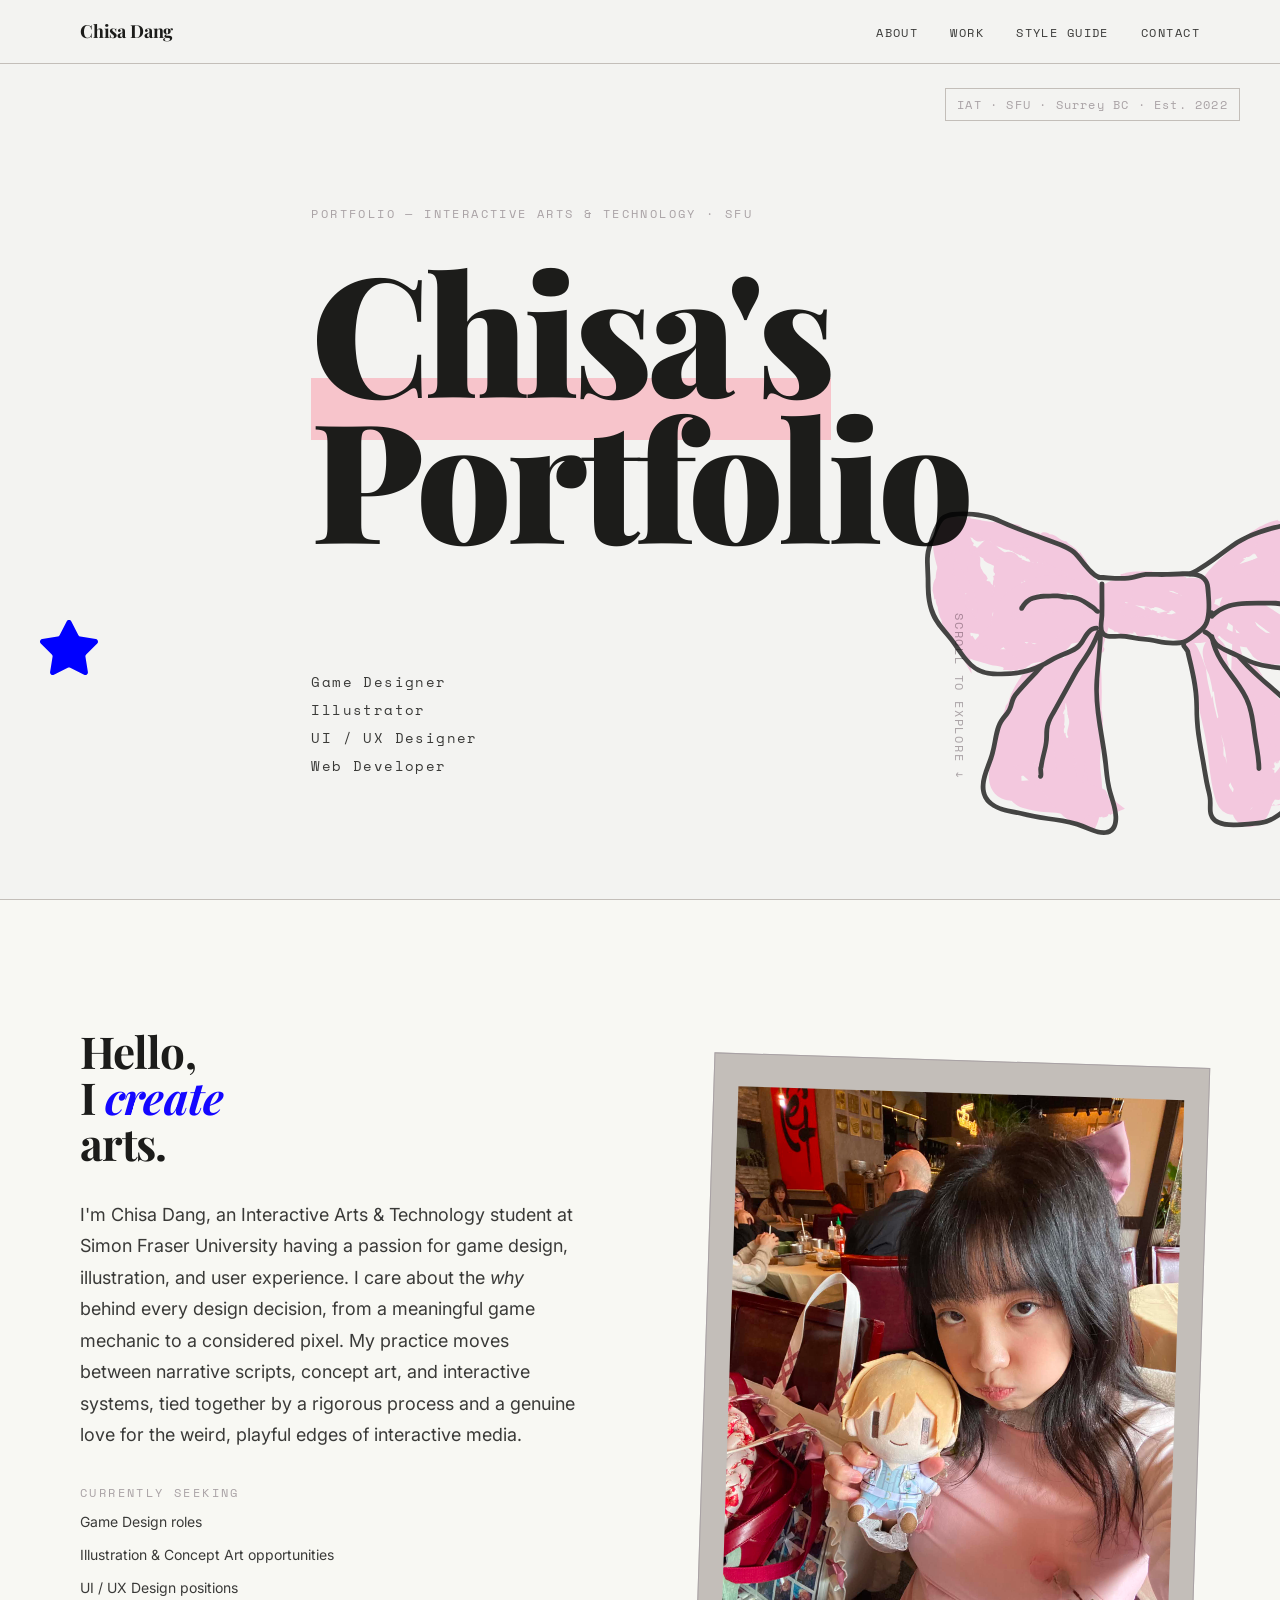
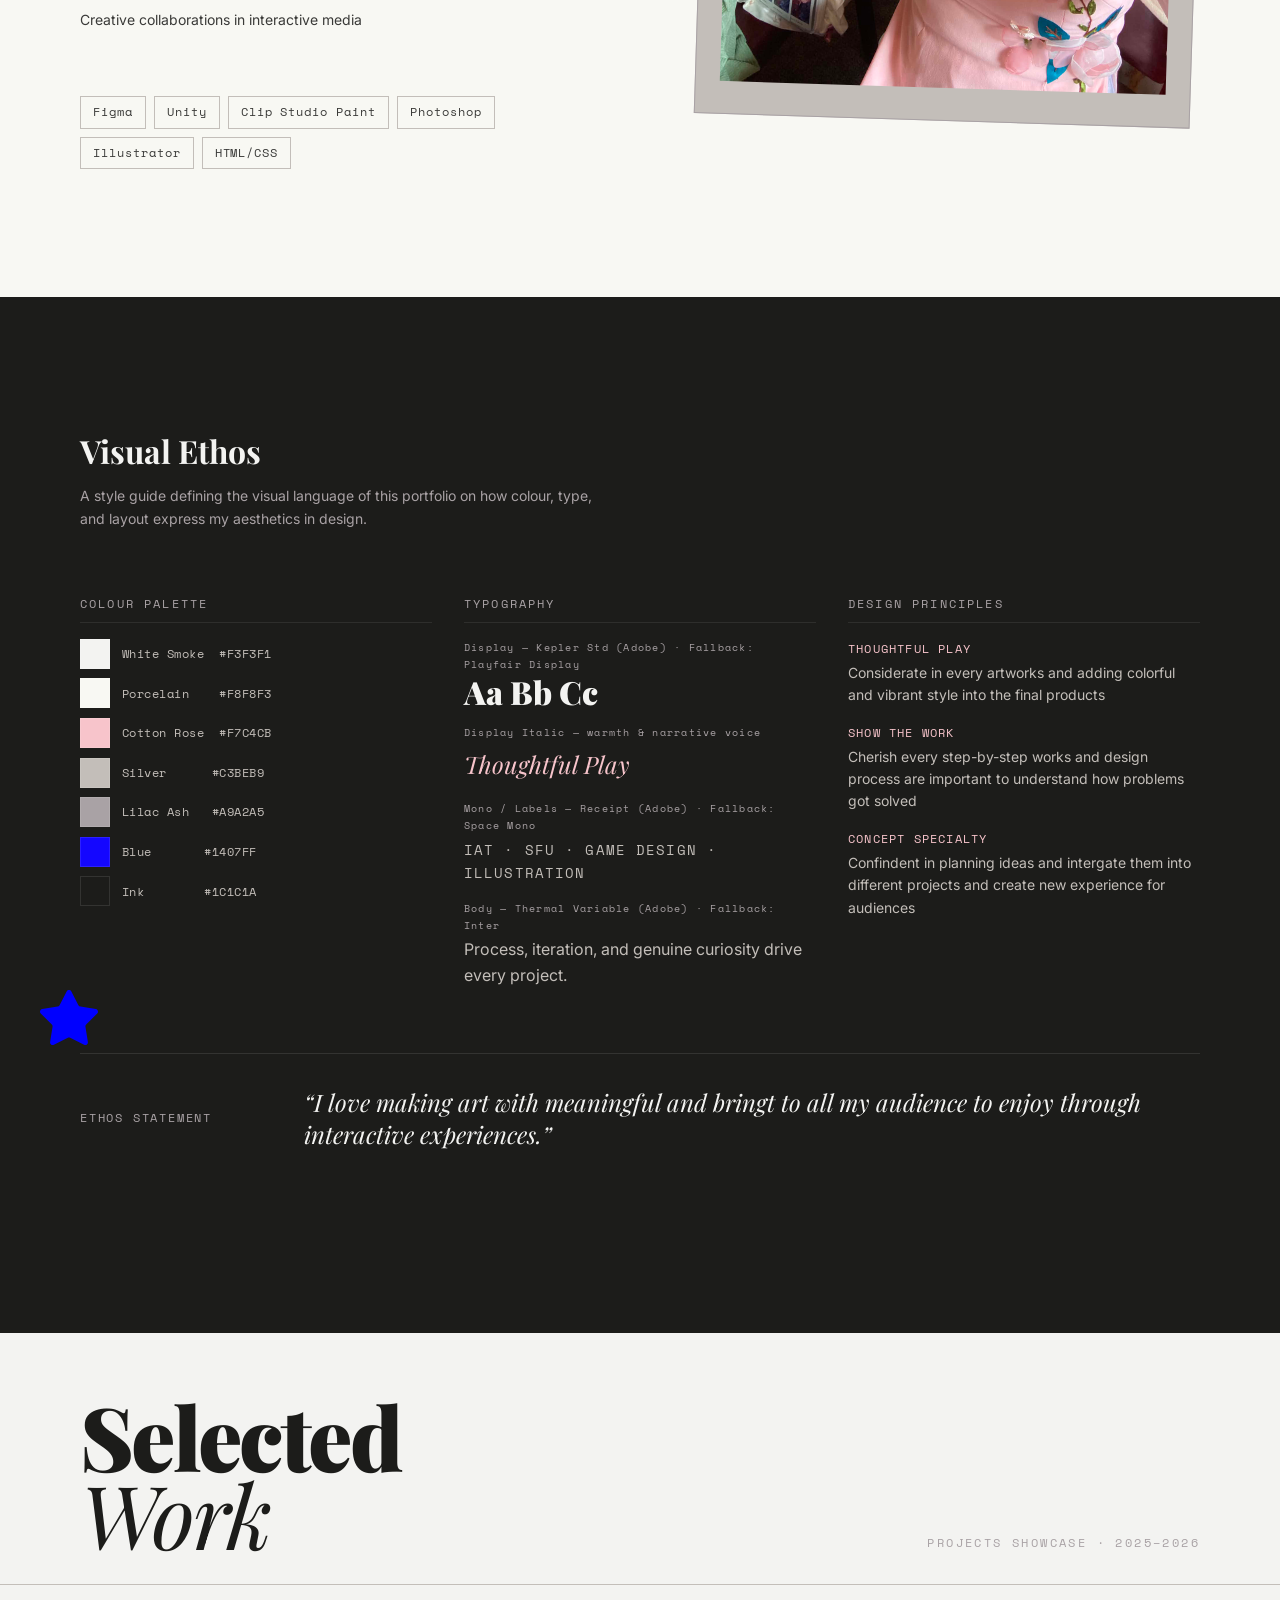
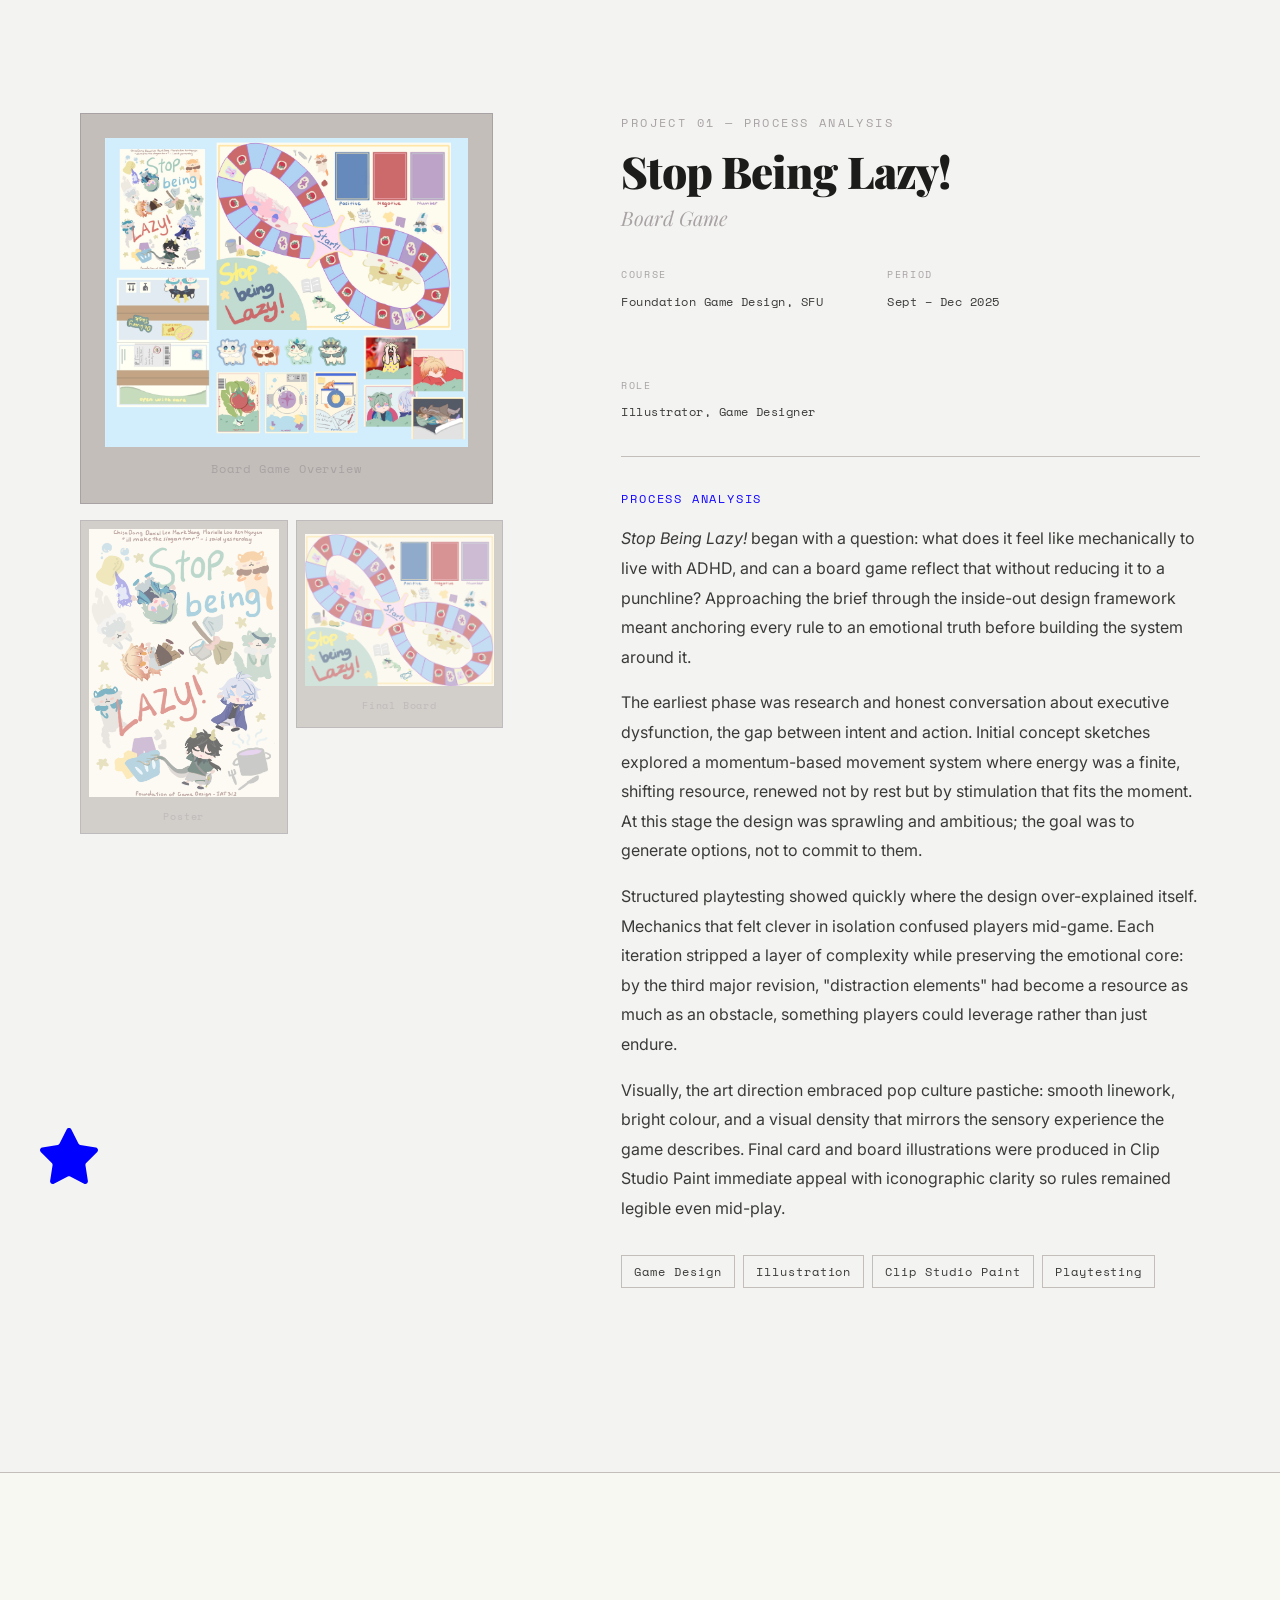
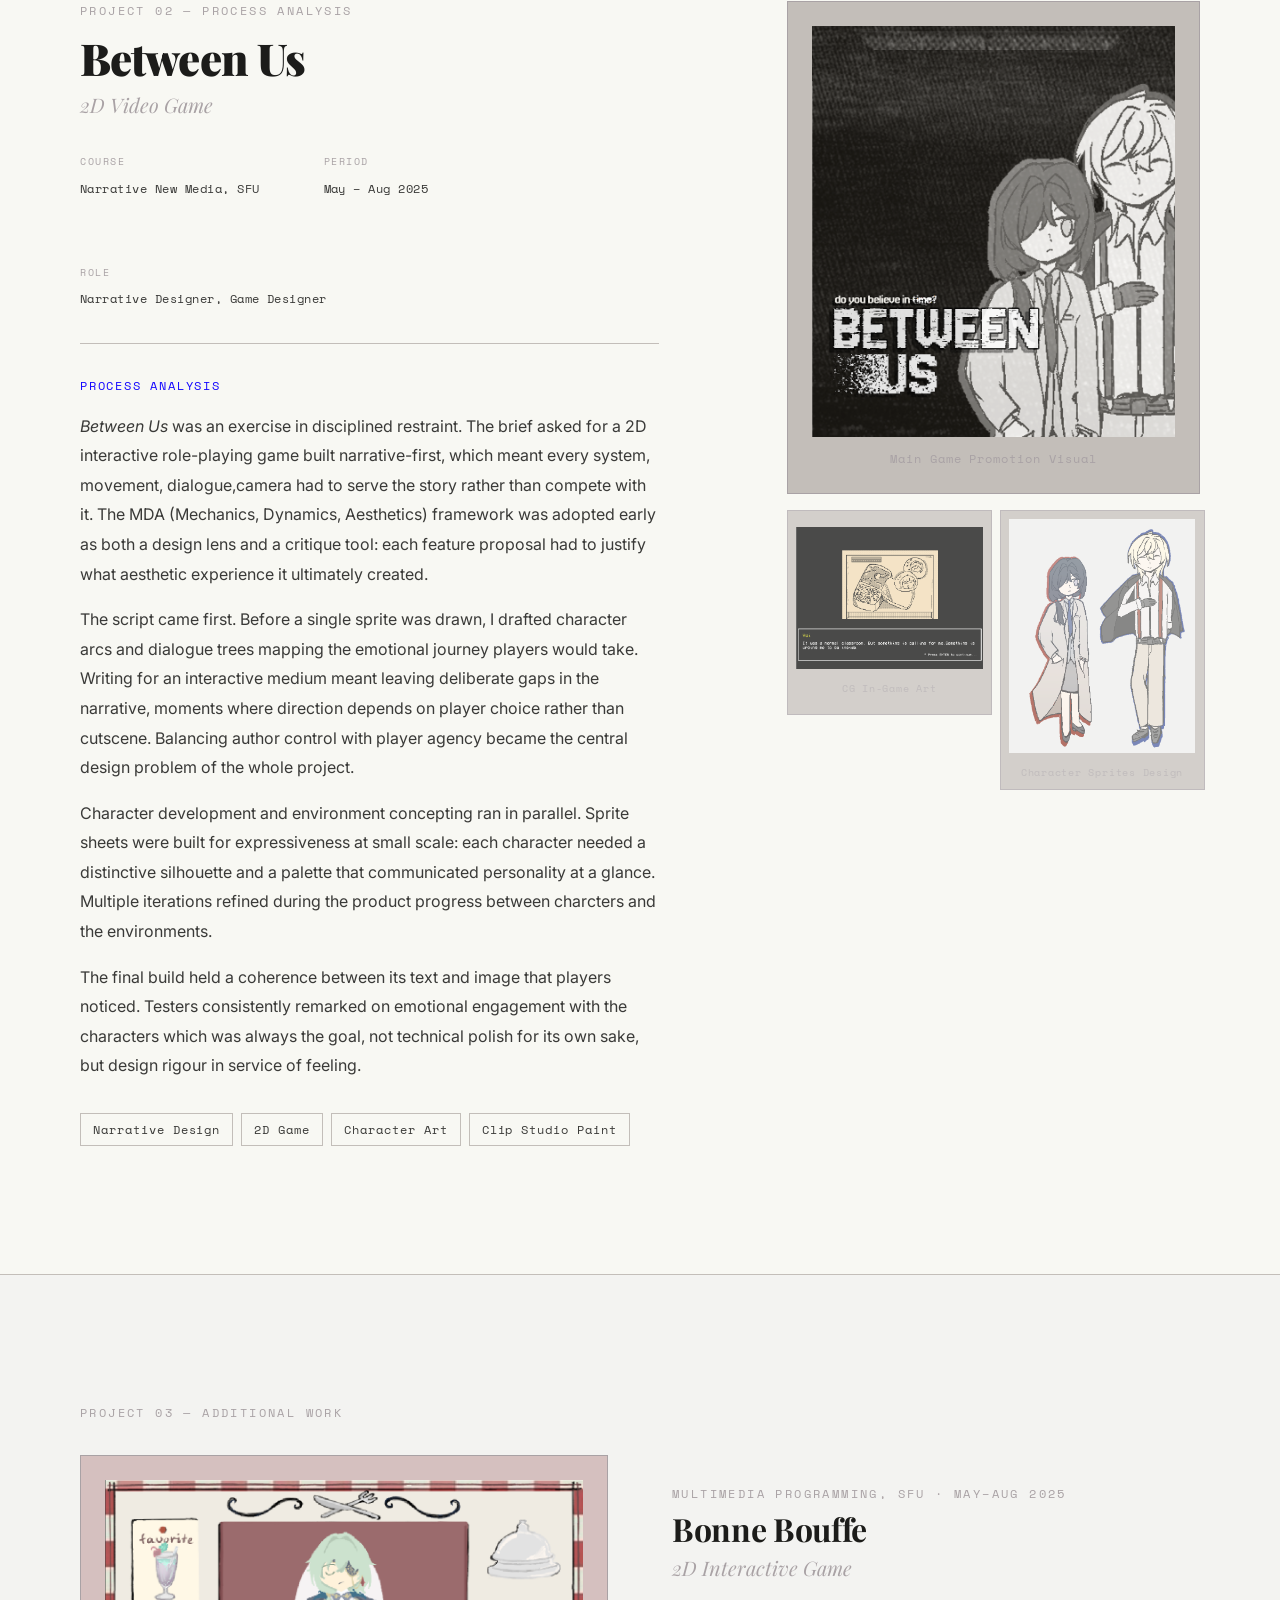
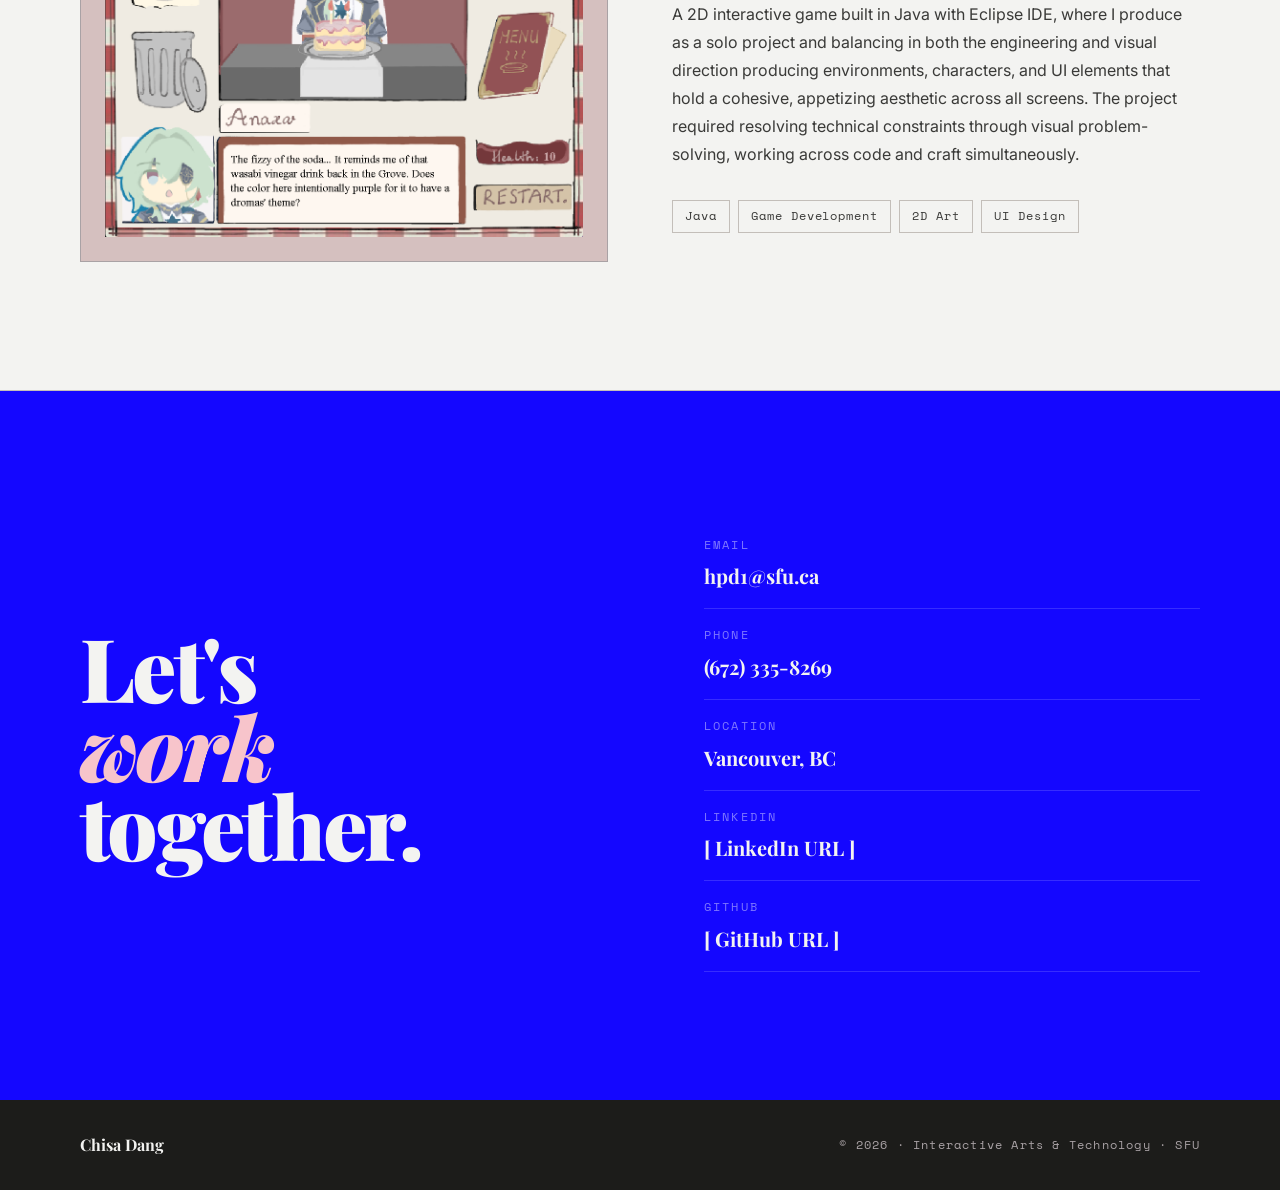
==== index.html @ 7d7fe3db "file name change" ====
<!DOCTYPE html>
<html lang="en">
<head>
    <meta charset="UTF-8">
    <meta name="viewport" content="width=device-width, initial-scale=1.0">
    <title>Chisa Dang's Portfolio</title>
    <link rel="preconnect" href="https://fonts.googleapis.com">
    <link rel="preconnect" href="https://fonts.gstatic.com" crossorigin>
    <link href="https://fonts.googleapis.com/css2?family=Playfair+Display:ital,wght@0,400;0,700;0,900;1,400;1,700&family=Space+Mono:ital,wght@0,400;0,700;1,400&family=Inter:wght@300;400;500;600&display=swap" rel="stylesheet">

    <link rel="stylesheet" href="portfolio.css">
</head>
<body>

<!--NAV -->
<header class="nav">
    <div class="container nav__inner">
        <a href="#hero" class="nav__logo">Chisa Dang</a>
        <nav aria-label="Primary">
            <ul class="nav__links">
                <li><a href="#about">About</a></li>
                <li><a href="#work">Work</a></li>
                <li><a href="#styleguide">Style Guide</a></li>
                <li><a href="#contact">Contact</a></li>
            </ul>
        </nav>
    </div>
</header>

<!--HERO-->
<section class="hero" id="hero">
    <div class="container">

        <p class="eyebrow hero__eyebrow">
            Portfolio &mdash; Interactive Arts &amp; Technology &middot; SFU
        </p>

        <h1 class="hero__name">
            <span class="hero__name-marked">Chisa's</span><br>
            Portfolio
        </h1>

        <div class="hero__bottom">
            <p class="hero__roles">
                Game Designer<br>
                Illustrator<br>
                UI / UX Designer<br>
                Web Developer
            </p>
            <span class="hero__scroll" aria-hidden="true">Scroll to explore ↓</span>
        </div>
    </div>

    <div class="hero__stamp" aria-hidden="true">
        IAT &middot; SFU &middot; Surrey BC &middot; Est. 2022
    </div>

    <img src="assets/Asset 1.svg" alt="" aria-hidden="true" class="hero__deco-floral">
    <img src="assets/Asset 2.svg" alt="" aria-hidden="true" class="hero__deco-star">
</section>


<!--ABOUT / BIO -->
<section class="section about" id="about">
    <div class="container">
        <div class="about__grid">

            <div>
                <h2 class="about__heading">
                    Hello,<br>
                    I <em>create</em><br>
                    arts.
                </h2>

                <p class="about__bio">
                    I'm Chisa Dang, an Interactive Arts &amp; Technology student
                    at Simon Fraser University having a passion for game design, illustration, and user experience. I care about the <em>why</em> behind every design decision, from a meaningful game mechanic to a considered pixel. My practice moves between narrative scripts, concept art, and interactive systems, tied together by a rigorous process and a genuine love for the weird, playful edges of interactive media.
                </p>

                <span class="eyebrow about__seeking-label">Currently Seeking</span>
                <ul class="about__seeking">
                    <li>Game Design roles</li>
                    <li>Illustration &amp; Concept Art opportunities</li>
                    <li>UI / UX Design positions</li>
                    <li>Creative collaborations in interactive media</li>
                </ul>

                <div class="about__skills">
                    <span class="tag">Figma</span>
                    <span class="tag">Unity</span>
                    <span class="tag">Clip Studio Paint</span>
                    <span class="tag">Photoshop</span>
                    <span class="tag">Illustrator</span>
                    <span class="tag">HTML/CSS</span>
                </div>
            </div>

            <div>
                <div class="about__photo-wrap">
                    <div class="about__photo-frame ph">
                        <img src="assets/photo.jpg" alt="My photo portrait">
                    </div>
                </div>
            </div>
        </div>
    </div>
</section>


<!--STYLE GUIDE — VISUAL ETHOS -->
<section class="section sg" id="styleguide">
    <div class="container">

        <h2 class="sg__heading">Visual Ethos</h2>
        <p class="sg__sub">
            A style guide defining the visual language of this portfolio on how colour, type, and layout express my aesthetics in design.
        </p>

        <div class="sg__grid">

            <!-- Colour palette -->
            <div>
                <span class="sg__block-label">Colour Palette</span>
                <div class="sg__swatches">
                    <div class="sg__swatch">
                        <div class="sg__swatch-dot" style="background:#F3F3F1;"></div>
                        <span class="sg__swatch-name">White Smoke &nbsp;#F3F3F1</span>
                    </div>
                    <div class="sg__swatch">
                        <div class="sg__swatch-dot" style="background:#F8F8F3;"></div>
                        <span class="sg__swatch-name">Porcelain &nbsp;&nbsp;&nbsp;#F8F8F3</span>
                    </div>
                    <div class="sg__swatch">
                        <div class="sg__swatch-dot" style="background:#F7C4CB;"></div>
                        <span class="sg__swatch-name">Cotton Rose &nbsp;#F7C4CB</span>
                    </div>
                    <div class="sg__swatch">
                        <div class="sg__swatch-dot" style="background:#C3BEB9;"></div>
                        <span class="sg__swatch-name">Silver &nbsp;&nbsp;&nbsp;&nbsp;&nbsp;#C3BEB9</span>
                    </div>
                    <div class="sg__swatch">
                        <div class="sg__swatch-dot" style="background:#A9A2A5;"></div>
                        <span class="sg__swatch-name">Lilac Ash &nbsp;&nbsp;#A9A2A5</span>
                    </div>
                    <div class="sg__swatch">
                        <div class="sg__swatch-dot" style="background:#1407FF;"></div>
                        <span class="sg__swatch-name">Blue &nbsp;&nbsp;&nbsp;&nbsp;&nbsp;&nbsp;#1407FF</span>
                    </div>
                    <div class="sg__swatch">
                        <div class="sg__swatch-dot" style="background:#1C1C1A;"></div>
                        <span class="sg__swatch-name">Ink &nbsp;&nbsp;&nbsp;&nbsp;&nbsp;&nbsp;&nbsp;#1C1C1A</span>
                    </div>
                </div>
            </div>

            <!-- Typography -->
            <div>
                <span class="sg__block-label">Typography</span>
                <div class="sg__type-group">
                    <div class="sg__type-sample">
                        <p class="sg__type-label">Display — Kepler Std (Adobe) · Fallback: Playfair Display</p>
                        <p class="sg__type-display">Aa Bb Cc</p>
                    </div>
                    <div class="sg__type-sample">
                        <p class="sg__type-label">Display Italic — warmth &amp; narrative voice</p>
                        <p class="sg__type-italic">Thoughtful Play</p>
                    </div>
                    <div class="sg__type-sample">
                        <p class="sg__type-label">Mono / Labels — Receipt (Adobe) · Fallback: Space Mono</p>
                        <p class="sg__type-mono">IAT &middot; SFU &middot; GAME DESIGN &middot; ILLUSTRATION</p>
                    </div>
                    <div class="sg__type-sample">
                        <p class="sg__type-label">Body — Thermal Variable (Adobe) · Fallback: Inter</p>
                        <p class="sg__type-body">Process, iteration, and genuine curiosity drive every project.</p>
                    </div>
                </div>
            </div>

            <!-- Design Principles -->
            <div>
                <span class="sg__block-label">Design Principles</span>
                <div class="sg__principles">
                    <div class="sg__principle">
                        <p class="sg__principle-number">THOUGHTFUL PLAY</p>
                        <p class="sg__principle-body">Considerate in every artworks and adding colorful and vibrant style into the final products</p>
                    </div>
                    <div class="sg__principle">
                        <p class="sg__principle-number">SHOW THE WORK</p>
                        <p class="sg__principle-body">Cherish every step-by-step works and design process are important to understand how problems got solved</p>
                    </div>
                    <div class="sg__principle">
                        <p class="sg__principle-number">CONCEPT SPECIALTY</p>
                        <p class="sg__principle-body">Confindent in planning ideas and intergate them into different projects and create new experience for audiences</p>
                    </div>
                </div>
            </div>
        </div>
        <div class="sg__ethos">
            <span class="sg__ethos-label">Ethos Statement</span>
            <p class="sg__ethos-statement">
                &ldquo;I love making art with meaningful and bringt to all my audience to enjoy through interactive experiences.&rdquo;
            </p>
        </div>
    </div>
    <img src="assets/Asset 2.svg" alt="" aria-hidden="true" class="hero__deco-star">
</section>


<!--WORK — SECTION HEADER-->
<div class="work-banner" id="work">
    <div class="container work-banner__inner">
        <h2 class="work-banner__title">
            Selected<br>
            <em>Work</em>
        </h2>
        <div class="work-banner__meta">
            <p class="eyebrow">Projects Showcase &middot; 2025&ndash;2026</p>
        </div>
    </div>
</div>


<!--PROJECT 01-->
<section class="project" id="project-stop-being-lazy">
    <div class="container">
        <div class="project__grid">

            <!-- Visuals -->
            <div class="project__visuals">
                <div class="project__main-ph ph">
                    <img src="assets/final.jpeg" alt="Final Products">
                    Board Game Overview
                </div>
                <div class="project__thumbs">
                    <div class="project__thumb-ph ph" style="font-size:0.6rem; padding:0.5rem;">
                        <img src="assets/poster.png" alt="Poster">
                        Poster
                    </div>
                    <div class="project__thumb-ph ph" style="font-size:0.6rem; padding:0.5rem;">
                        <img src="assets/actual board.png" alt="My photo portrait">
                        Final Board
                    </div>
                </div>

            </div>

            <!-- Content -->
            <div class="project__content">
                <p class="project__number eyebrow">Project 01 — Process Analysis</p>

                <h3 class="project__title">Stop Being Lazy!</h3>
                <p class="project__subtitle">Board Game</p>

                <div class="project__meta-row">
                    <div class="project__meta-cell">
                        <span class="project__meta-key">Course</span>
                        <span class="project__meta-val">Foundation Game Design, SFU</span>
                    </div>
                    <div class="project__meta-cell">
                        <span class="project__meta-key">Period</span>
                        <span class="project__meta-val">Sept &ndash; Dec 2025</span>
                    </div>
                    <div class="project__meta-cell">
                        <span class="project__meta-key">Role</span>
                        <span class="project__meta-val">Illustrator, Game Designer</span>
                    </div>
                </div>

                <span class="project__analysis-eyebrow">Process Analysis</span>

                <div class="project__analysis">
                    <p>
                        <em>Stop Being Lazy!</em> began with a question: what does it feel like mechanically to live with ADHD, and can a board game reflect that without reducing it to a punchline? Approaching the brief through the inside-out design framework meant anchoring every rule to an emotional truth before building the system around it.
                    </p>
                    <p>
                        The earliest phase was research and honest conversation about executive dysfunction, the gap between intent and action. Initial concept sketches explored a momentum-based movement system where energy was a finite, shifting resource, renewed not by rest but by stimulation that fits the moment. At this stage the design was sprawling and ambitious; the goal was to generate options, not to commit to them.
                    </p>
                    <p>
                        Structured playtesting showed quickly where the design over-explained itself. Mechanics that felt clever in isolation confused players mid-game. Each iteration stripped a layer of complexity while preserving the emotional core: by the third major revision, "distraction elements" had become a resource as much as an obstacle, something players could leverage rather than just endure.
                    </p>
                    <p>
                        Visually, the art direction embraced pop culture pastiche: smooth linework, bright colour, and a visual density that mirrors the sensory experience the game describes. Final card and board illustrations were produced in Clip Studio Paint immediate appeal with iconographic clarity so rules remained legible even mid-play.
                    </p>
                </div>

                <div class="project__tags">
                    <span class="tag">Game Design</span>
                    <span class="tag">Illustration</span>
                    <span class="tag">Clip Studio Paint</span>
                    <span class="tag">Playtesting</span>
                </div>
            </div>
        </div>
    </div>
    <img src="assets/Asset 2.svg" alt="" aria-hidden="true" class="hero__deco-star">
</section>


<!--PROJECT 02-->
<section class="project project--alt project--flip" id="project-between-us">
    <div class="container">
        <div class="project__grid">

            <div class="project__content">
                <p class="project__number eyebrow">Project 02 — Process Analysis</p>

                <h3 class="project__title">Between Us</h3>
                <p class="project__subtitle">2D Video Game</p>

                <div class="project__meta-row">
                    <div class="project__meta-cell">
                        <span class="project__meta-key">Course</span>
                        <span class="project__meta-val">Narrative New Media, SFU</span>
                    </div>
                    <div class="project__meta-cell">
                        <span class="project__meta-key">Period</span>
                        <span class="project__meta-val">May &ndash; Aug 2025</span>
                    </div>
                    <div class="project__meta-cell">
                        <span class="project__meta-key">Role</span>
                        <span class="project__meta-val">Narrative Designer, Game Designer</span>
                    </div>
                </div>

                <span class="project__analysis-eyebrow">Process Analysis</span>

                <div class="project__analysis">
                    <p>
                        <em>Between Us</em> was an exercise in disciplined restraint.
                        The brief asked for a 2D interactive role-playing game built narrative-first, which meant every system, movement, dialogue,camera had to serve the story rather than compete with it. The MDA (Mechanics, Dynamics, Aesthetics) framework was adopted early as both a design lens and a critique tool: each feature proposal had to justify what aesthetic experience it ultimately created.
                    </p>
                    <p>
                        The script came first. Before a single sprite was drawn, I drafted character arcs and dialogue trees mapping the emotional journey players would take. Writing for an interactive medium meant leaving  deliberate gaps in the narrative, moments where direction depends on player choice rather than cutscene. Balancing author control with player agency became the central design problem of the whole project.
                    </p>
                    <p>
                        Character development and environment concepting ran in parallel. Sprite sheets were built for expressiveness at small scale: each character needed a distinctive silhouette and a palette that
                        communicated personality at a glance. Multiple iterations refined during the product progress between charcters and the environments.
                    </p>
                    <p>
                        The final build held a coherence between its text and image that players noticed. Testers consistently remarked on emotional engagement with the characters which was always the goal, not
                        technical polish for its own sake, but design rigour in service of feeling.
                    </p>
                </div>

                <div class="project__tags">
                    <span class="tag">Narrative Design</span>
                    <span class="tag">2D Game</span>
                    <span class="tag">Character Art</span>
                    <span class="tag">Clip Studio Paint</span>
                </div>
            </div>
            <div class="project__visuals">
                <div class="project__main-ph ph">
                    <img src="assets/image.png" alt="Main Visual">
                    Main Game Promotion Visual
                </div>
                <div class="project__thumbs">
                    <div class="project__thumb-ph ph" style="font-size:0.6rem; padding:0.5rem;">
                        <img src="assets/cg.png" alt="CG Art">
                        CG In-Game Art
                    </div>
                    <div class="project__thumb-ph ph" style="font-size:0.6rem; padding:0.5rem;">
                        <img src="assets/char des.png" alt="Charcters Design">
                        Character Sprites Design
                    </div>
                </div>
            </div>
        </div>
    </div>
</section>


<!--PROJECT 03-->
<section class="project-card-wrap" id="project-bonne-bouffe">
    <div class="container">
        <p class="eyebrow" style="margin-bottom: var(--sp-md);">
            Project 03 — Additional Work
        </p>
        <div class="project-card">
            <div class="project-card__ph ph">
                <img src="assets/265 gamescreen.png" alt="In-Game Visual">
            </div>

            <div>
                <p class="eyebrow" style="margin-bottom:0.5rem;">
                    Multimedia Programming, SFU &middot; May–Aug 2025
                </p>
                <h3 class="project-card__heading">Bonne Bouffe</h3>
                <p class="project-card__role">2D Interactive Game</p>

                <p class="project-card__desc">
                    A 2D interactive game built in Java with Eclipse IDE, where I produce as a solo project and balancing in both the engineering and visual direction producing environments, characters, and UI elements that hold a cohesive, appetizing aesthetic across all screens. The project required resolving technical constraints through visual problem-solving, working across code and craft simultaneously.
                </p>

                <div class="project__tags">
                    <span class="tag">Java</span>
                    <span class="tag">Game Development</span>
                    <span class="tag">2D Art</span>
                    <span class="tag">UI Design</span>
                </div>
            </div>

        </div>
    </div>
</section>


<!--CONTACT-->
<section class="section contact" id="contact">
    <div class="container contact__inner">

        <h2 class="contact__heading">
            Let's<br>
            <em>work</em><br>
            together.
        </h2>

        <div class="contact__methods">
            <div class="contact__method">
                <span class="contact__method-key">Email</span>
                <a class="contact__method-val" href="mailto:hpd1@sfu.ca">hpd1@sfu.ca</a>
            </div>
            <div class="contact__method">
                <span class="contact__method-key">Phone</span>
                <a class="contact__method-val" href="tel:+16723358269">(672) 335-8269</a>
            </div>
            <div class="contact__method">
                <span class="contact__method-key">Location</span>
                <span class="contact__method-val" style="cursor:default;">Vancouver, BC</span>
            </div>
            <div class="contact__method">
                <span class="contact__method-key">LinkedIn</span>
                <a class="contact__method-val" href="https://www.linkedin.com/in/phuong-dang-b03218150/">[ LinkedIn URL ]</a>
            </div>
            <div class="contact__method">
                <span class="contact__method-key">GitHub</span>
                <a class="contact__method-val" href="https://github.com/shiruminomii">[ GitHub URL ]</a>
            </div>
        </div>

    </div>
</section>


<!--FOOTER-->
<footer class="footer">
    <div class="container footer__inner">
        <span class="footer__name">Chisa Dang</span>
        <span class="footer__copy">
            &copy; 2026 &middot; Interactive Arts &amp; Technology &middot; SFU
        </span>
    </div>
</footer>

</body>
</html>
---- portfolio.css ----
/* STYLE GUIDE — VISUAL ETHOS*/

/* DESIGN TOKENS */
:root {
    /* Colors (provided) */
    --white-smoke: #F3F3F1;
    --silver: #C3BEB9;
    --lilac-ash: #A9A2A5;
    --cotton-rose: #F7C4CB;
    --porcelain: #F8F8F3;
    --blue: #1407FF;

    /* Extended palette */
    --ink: #1C1C1A;   
    --ink-soft: #3A3A38;   

    /* Typefaces — replace values with Adobe font names when kit is live */
    --font-display: 'Playfair Display', Georgia, serif;     
    --font-mono: 'Space Mono', 'Courier New', monospace;  
    --font-body: 'Inter', system-ui, sans-serif;          

    /* Type scale (rem) */
    --text-xs: 0.75rem;
    --text-sm: 0.875rem;
    --text-base: 1rem;
    --text-lg: 1.125rem;
    --text-xl: 1.25rem;
    --text-2xl: 1.5rem;
    --text-3xl: 2rem;
    --text-4xl: 2.75rem;

    /* Spacing */
    --sp-xs: 0.5rem;
    --sp-sm: 1rem;
    --sp-md: 2rem;
    --sp-lg: 4rem;
    --sp-xl: 8rem;

    /* Layout */
    --max-w: 1200px;
    --gutter: 2.5rem;
    --nav-h: 64px;

    /* Decor */
    --deco-line-color: var(--silver);
}

/* RESET */
*, *::before, *::after { box-sizing: border-box; margin: 0; padding: 0; }
html { scroll-behavior: smooth; -webkit-text-size-adjust: 100%; }

body {
    font-family: var(--font-body);
    font-size: var(--text-base);
    line-height: 1.65;
    color: var(--ink);
    background-color: var(--white-smoke);
}

img    { display: block; max-width: 100%; height: auto; }
a      { color: inherit; text-decoration: none; }
ul, ol { list-style: none; }

/* LAYOUT UTILITIES */
.container {
    max-width: var(--max-w);
    margin: 0 auto;
    padding: 0 var(--gutter);
}

.section {
    padding: var(--sp-xl) 0;
}

/* TYPE UTILITIES */
.eyebrow {
    font-family: var(--font-mono);
    font-size: var(--text-xs);
    letter-spacing: 0.2em;
    text-transform: uppercase;
    color: var(--lilac-ash);
}

.tag {
    display: inline-block;
    font-family: var(--font-mono);
    font-size: var(--text-xs);
    letter-spacing: 0.08em;
    padding: 0.35rem 0.75rem;
    border: 1px solid var(--silver);
    color: var(--ink-soft);
    background: transparent;
}

/*PLACEHOLDER FRAME */
/* Generic grey box used throughout for image placeholders */
.ph {
    display: flex;
    flex-direction: column;
    align-items: center;
    justify-content: center;
    gap: 0.75rem;
    background: var(--silver);
    border: 1px solid var(--lilac-ash);
    color: var(--lilac-ash);
    font-family: var(--font-mono);
    font-size: var(--text-xs);
    letter-spacing: 0.08em;
    text-align: center;
    padding: 1.5rem;
}

.ph svg { opacity: 0.4; }

/* NAV */
.nav {
    position: fixed;
    top: 0; 
    left: 0; 
    right: 0;
    height: var(--nav-h);
    background: var(--white-smoke);
    border-bottom: 1px solid var(--silver);
    z-index: 100;
    display: flex;
    align-items: center;
}

.nav__inner {
    display: flex;
    align-items: center;
    justify-content: space-between;
    width: 100%;
}

.nav__logo {
    font-family: var(--font-display);
    font-weight: 700;
    font-size: var(--text-lg);
    letter-spacing: -0.01em;
    color: var(--ink);
}

.nav__links {
    display: flex;
    gap: var(--sp-md);
}

.nav__links a {
    font-family: var(--font-mono);
    font-size: var(--text-xs);
    letter-spacing: 0.12em;
    text-transform: uppercase;
    color: var(--ink-soft);
    transition: color 0.15s ease;
}

.nav__links a:hover  { color: var(--blue); }
.nav__links a:focus  { outline: 2px solid var(--blue); outline-offset: 3px; }

/* HERO */
.hero {
    min-height: 100vh;
    padding-top: var(--nav-h);
    padding-bottom: var(--sp-lg);
    border-bottom: 1px solid var(--silver);
    display: flex;
    flex-direction: column;
    justify-content: flex-end;
    position: relative;
    overflow: hidden;
}

.hero__eyebrow {
    margin-bottom: var(--sp-md);
}

.hero__name {
    font-family: var(--font-display);
    font-weight: 900;
    font-size: clamp(4rem, 13vw, 11rem);
    line-height: 0.88;
    letter-spacing: -0.03em;
    color: var(--ink);
}

.hero__name-marked {
    display: inline;
    background: linear-gradient(to bottom, transparent 72%, var(--cotton-rose) 72%);
}

.hero__bottom {
    display: flex;
    justify-content: space-between;
    align-items: flex-end;
    margin-top: var(--sp-lg);
}

.hero__roles {
    font-family: var(--font-mono);
    font-size: var(--text-sm);
    letter-spacing: 0.1em;
    color: var(--ink-soft);
    line-height: 2;
}

.hero__scroll {
    font-family: var(--font-mono);
    font-size: var(--text-xs);
    letter-spacing: 0.15em;
    text-transform: uppercase;
    color: var(--lilac-ash);
    writing-mode: vertical-rl;
}

.hero__stamp {
    position: absolute;
    top: calc(var(--nav-h) + 1.5rem);
    right: var(--gutter);
    font-family: var(--font-mono);
    font-size: var(--text-xs);
    letter-spacing: 0.1em;
    color: var(--lilac-ash);
    border: 1px solid var(--silver);
    padding: 0.35rem 0.7rem;
}

/* ABOUT / BIO */
.about {
    background: var(--porcelain);
}

.about__grid {
    display: grid;
    grid-template-columns: 1fr 1fr;
    gap: var(--sp-xl);
    align-items: start;
}

.about__heading {
    font-family: var(--font-display);
    font-size: var(--text-4xl);
    font-weight: 700;
    line-height: 1.05;
    letter-spacing: -0.02em;
    margin-bottom:  var(--sp-md);
}

.about__heading em {
    font-style: italic;
    color: var(--blue);
}

.about__bio {
    font-size: var(--text-lg);
    line-height: 1.75;
    color: var(--ink-soft);
    max-width: 52ch;
    margin-bottom: var(--sp-md);
}

.about__seeking-label {
    display: block;
    margin-bottom: var(--sp-xs);
}

.about__seeking {
    display: flex;
    flex-direction: column;
    gap: 0.6rem;
    margin-bottom:  var(--sp-lg);
}

.about__seeking li {
    display: flex;
    align-items: center;
    gap: 0.75rem;
    font-size: var(--text-sm);
    color: var(--ink-soft);
}

.about__seeking li::before {
    display: inline-block;
    width: 8px;
    height: 8px;
    background: var(--cotton-rose);
    flex-shrink: 0;
}

.about__skills {
    display: flex;
    flex-wrap: wrap;
    gap: 0.5rem;
}

.about__photo-wrap {
    position: relative;
    padding-top: var(--sp-md);
}

.about__photo-frame {
    width: 100%;
    aspect-ratio: 3/4;
    transform: rotate(1.8deg);
}

/* STYLE GUIDE SECTION */
.sg {
    background: var(--ink);
    color: var(--white-smoke);
}

.sg__heading {
    font-family: var(--font-display);
    font-size: var(--text-3xl);
    font-weight: 700;
    margin-bottom: 0.35rem;
    color: var(--white-smoke);
}

.sg__sub {
    color: var(--lilac-ash);
    font-size: var(--text-sm);
    margin-bottom: var(--sp-lg);
    max-width: 60ch;
}

.sg__grid {
    display:grid;
    grid-template-columns: 1fr 1fr 1fr;
    gap: var(--sp-md);
    margin-bottom: var(--sp-lg);
}

.sg__block-label {
    font-family: var(--font-mono);
    font-size: var(--text-xs);
    letter-spacing: 0.18em;
    text-transform: uppercase;
    color: var(--lilac-ash);
    display: block;
    margin-bottom: var(--sp-sm);
    padding-bottom: var(--sp-xs);
    border-bottom: 1px solid rgba(255,255,255,0.08);
}

/* Colour swatches */
.sg__swatches {
    display: flex;
    flex-direction: column;
    gap: 0.6rem;
}

.sg__swatch {
    display: flex;
    align-items: center;
    gap: 0.75rem;
}

.sg__swatch-dot {
    width: 30px;
    height: 30px;
    flex-shrink: 0;
    border: 1px solid rgba(255,255,255,0.1);
}

.sg__swatch-name {
    font-family: var(--font-mono);
    font-size:  var(--text-xs);
    letter-spacing: 0.04em;
    color: var(--silver);
}

/* Type samples */
.sg__type-group {
    display: flex;
    flex-direction: column;
    gap: var(--sp-sm);
}

.sg__type-label {
    font-family: var(--font-mono);
    font-size: 0.65rem;
    letter-spacing: 0.12em;
    color: var(--lilac-ash);
    margin-bottom: 0.2rem;
}

.sg__type-display {
    font-family: var(--font-display);
    font-size: var(--text-3xl);
    font-weight: 900;
    line-height: 1;
    color: var(--white-smoke);
}

.sg__type-italic {
    font-family: var(--font-display);
    font-size: var(--text-2xl);
    font-style: italic;
    color: var(--cotton-rose);
}

.sg__type-mono {
    font-family: var(--font-mono);
    font-size: var(--text-sm);
    letter-spacing: 0.08em;
    color: var(--silver);
}

.sg__type-body {
    font-family: var(--font-body);
    font-size: var(--text-base);
    color: var(--silver);
    line-height: 1.6;
}

/* Principles */
.sg__principles {
    display: flex;
    flex-direction: column;
    gap: var(--sp-sm);
}

.sg__principle-number {
    font-family: var(--font-mono);
    font-size: var(--text-xs);
    letter-spacing: 0.1em;
    color: var(--cotton-rose);
    margin-bottom:  0.2rem;
}

.sg__principle-body {
    font-size: var(--text-sm);
    color: var(--silver);
    line-height: 1.6;
}

/* Ethos statement bar */
.sg__ethos {
    border-top: 1px solid rgba(255,255,255,0.1);
    padding-top: var(--sp-md);
    display: grid;
    grid-template-columns: 160px 1fr;
    gap: var(--sp-lg);
    align-items: center;
}

.sg__ethos-label {
    font-family: var(--font-mono);
    font-size: var(--text-xs);
    letter-spacing: 0.15em;
    text-transform: uppercase;
    color: var(--lilac-ash);
}

.sg__ethos-statement {
    font-family: var(--font-display);
    font-size: var(--text-2xl);
    font-style: italic;
    line-height: 1.35;
    color: var(--white-smoke);
}

/* WORK SECTION HEADER */
.work-banner {
    padding: var(--sp-lg) 0 var(--sp-md);
    border-bottom: 1px solid var(--silver);
}

.work-banner__inner {
    display: flex;
    justify-content: space-between;
    align-items: flex-end;
}

.work-banner__title {
    font-family: var(--font-display);
    font-weight: 900;
    font-size: clamp(2.5rem, 7vw, 5.5rem);
    line-height: 0.88;
    letter-spacing: -0.03em;
}

.work-banner__title em {
    font-style: italic;
    font-weight: 400;
}

.work-banner__meta {
    text-align: right;
}

/* PROJECT — FULL PROCESS ANALYSIS */
.project {
    padding: var(--sp-xl) 0;
    border-bottom: 1px solid var(--silver);
}

.project--alt {
    background: var(--porcelain);
}

.project__grid {
    display: grid;
    grid-template-columns: 5fr 7fr;
    gap: var(--sp-xl);
    align-items: start;
}

/* Reverse: visuals on right */
.project--flip .project__grid {
    grid-template-columns: 7fr 5fr;
}

.project--flip .project__visuals {
    order: 2;
}

.project--flip .project__content {
    order: 1;
}

/* Visuals column */
.project__main-ph {
    width: 100%;
    aspect-ratio: 4/3;
    margin-bottom: var(--sp-sm);
}

.project__thumbs {
    display: grid;
    grid-template-columns: repeat(3, 1fr);
    gap: 0.5rem;
}

.project__thumb-ph {
    aspect-ratio: 1/1;
    opacity: 0.7;
}

/* Content column */
.project__number {
    display: block;
    margin-bottom: var(--sp-sm);
}

.project__title {
    font-family:var(--font-display);
    font-weight: 900;
    font-size: var(--text-4xl);
    line-height: 1;
    letter-spacing: -0.02em;
    margin-bottom: var(--sp-xs);
}

.project__subtitle {
    font-family: var(--font-display);
    font-style: italic;
    font-weight: 400;
    font-size: var(--text-xl);
    color: var(--lilac-ash);
    margin-bottom: var(--sp-md);
}

.project__meta-row {
    display: flex;
    gap: var(--sp-lg);
    flex-wrap: wrap;
    padding-bottom: var(--sp-md);
    border-bottom: 1px solid var(--silver);
    margin-bottom: var(--sp-md);
}

.project__meta-key {
    display: block;
    font-family: var(--font-mono);
    font-size: 0.65rem;
    letter-spacing: 0.15em;
    text-transform: uppercase;
    color: var(--lilac-ash);
    margin-bottom: 0.2rem;
}

.project__meta-val {
    font-family: var(--font-mono);
    font-size: var(--text-xs);
    letter-spacing: 0.04em;
    color: var(--ink-soft);
}

.project__analysis-eyebrow {
    font-family: var(--font-mono);
    font-size: var(--text-xs);
    letter-spacing: 0.15em;
    text-transform: uppercase;
    color: var(--blue);
    display: block;
    margin-bottom: var(--sp-sm);
}

.project__analysis {
    font-size: var(--text-base);
    line-height: 1.85;
    color: var(--ink-soft);
}

.project__analysis p + p {
    margin-top: 1em;
}

.project__tags {
    display: flex;
    flex-wrap: wrap;
    gap: 0.5rem;
    margin-top: var(--sp-md);
}

/* PROJECT 03 — CARD */
.project-card-wrap {
    padding: var(--sp-xl) 0;
    border-bottom: 1px solid var(--silver);
}

.project-card {
    display: grid;
    grid-template-columns: 1fr 1fr;
    gap: var(--sp-lg);
    align-items: center;
}

.project-card__ph {
    width: 100%;
    aspect-ratio: 16/10;
    background: color-mix(in srgb, var(--cotton-rose) 35%, var(--silver));
}

.project-card__heading {
    font-family: var(--font-display);
    font-weight: 700;
    font-size: var(--text-3xl);
    line-height: 1.05;
    letter-spacing: -0.01em;
    margin-bottom:  0.35rem;
}

.project-card__role {
    font-family: var(--font-display);
    font-style: italic;
    font-weight: 400;
    font-size: var(--text-xl);
    color: var(--lilac-ash);
    margin-bottom: var(--sp-sm);
}

.project-card__desc {
    font-size: var(--text-base);
    line-height: 1.75;
    color: var(--ink-soft);
    margin-bottom: var(--sp-md);
}

/* CONTACT — Full-bleed blue: the one moment of boldness */
.contact {
    background: var(--blue);
    color: var(--white-smoke);
}

.contact__inner {
    display: grid;
    grid-template-columns: 1fr 1fr;
    gap: var(--sp-xl);
    align-items: center;
}

.contact__heading {
    font-family: var(--font-display);
    font-weight: 900;
    font-size: clamp(2.75rem, 7vw, 5.5rem);
    line-height: 0.9;
    letter-spacing: -0.03em;
    color: var(--white-smoke);
}

.contact__heading em {
    font-style: italic;
    color: var(--cotton-rose);
}

.contact__methods {
    display: flex;
    flex-direction: column;
    gap: 0;
}

.contact__method {
    padding: var(--sp-sm) 0;
    border-bottom: 1px solid rgba(255,255,255,0.15);
}

.contact__method-key {
    display: block;
    font-family: var(--font-mono);
    font-size: var(--text-xs);
    letter-spacing: 0.18em;
    text-transform: uppercase;
    color: rgba(255,255,255,0.45);
    margin-bottom:  0.3rem;
}

.contact__method-val {
    font-family: var(--font-display);
    font-weight: 700;
    font-size: var(--text-xl);
    color: var(--white-smoke);
    transition: color 0.15s ease;
}

.contact__method-val:hover { color: var(--cotton-rose); }

/* FOOTER */
.footer {
    background: var(--ink);
    padding: var(--sp-md) 0;
}

.footer__inner {
    display: flex;
    justify-content: space-between;
    align-items: center;
}

.footer__name {
    font-family: var(--font-display);
    font-weight: 700;
    font-size: var(--text-base);
    color: var(--white-smoke);
}

.footer__copy {
    font-family: var(--font-mono);
    font-size: var(--text-xs);
    letter-spacing: 0.1em;
    color: var(--lilac-ash);
}

/* RESPONSIVE */
@media (max-width: 900px) {
    :root {
        --gutter: 1.5rem;
        --sp-xl: 5rem;
    }

    .about__grid,
    .project__grid,
    .project--flip .project__grid,
    .sg__grid,
    .sg__ethos,
    .contact__inner,
    .project-card {
        grid-template-columns: 1fr;
    }

    .project--flip .project__visuals,
    .project--flip .project__content {
        order: unset;
    }

    .hero__stamp { display: none; }

    .work-banner__inner {
        flex-direction: column;
        align-items: flex-start;
        gap: var(--sp-sm);
    }

    .footer__inner {
        flex-direction: column;
        gap: 0.5rem;
        text-align: center;
    }

    .hero__deco-floral {
        width: clamp(180px, 45vw, 260px);
        right: -40px;
        opacity: 0.45;
    }
    .hero__deco-star {
        display: none;
    }
}

@media (max-width: 600px) {
    .nav__links { gap: 1rem; }

    .hero__bottom {
        flex-direction: column;
        align-items: flex-start;
        gap: var(--sp-sm);
    }

    .hero__scroll { writing-mode: horizontal-tb; }

    .project__meta-row { gap: var(--sp-sm); }

    .hero__deco-floral {
        display: none;
    }
}

@media (prefers-reduced-motion: reduce) {
    *, *::before, *::after { transition: none !important; }
}

/* DECORAVTIVE */

.hero__deco-floral {
    position: absolute;
    right: -80px;
    bottom: var(--sp-lg);
    width: clamp(260px, 34vw, 460px);
    pointer-events: none;
    user-select: none;
    mix-blend-mode: multiply;
    opacity: 0.72;
}

.hero__deco-star {
    position: relative;
    left: var(--gutter);
    bottom: calc(var(--sp-xl) + 2rem);
    width: clamp(36px, 4.5vw, 60px);
    pointer-events: none;
    user-select: none;
}
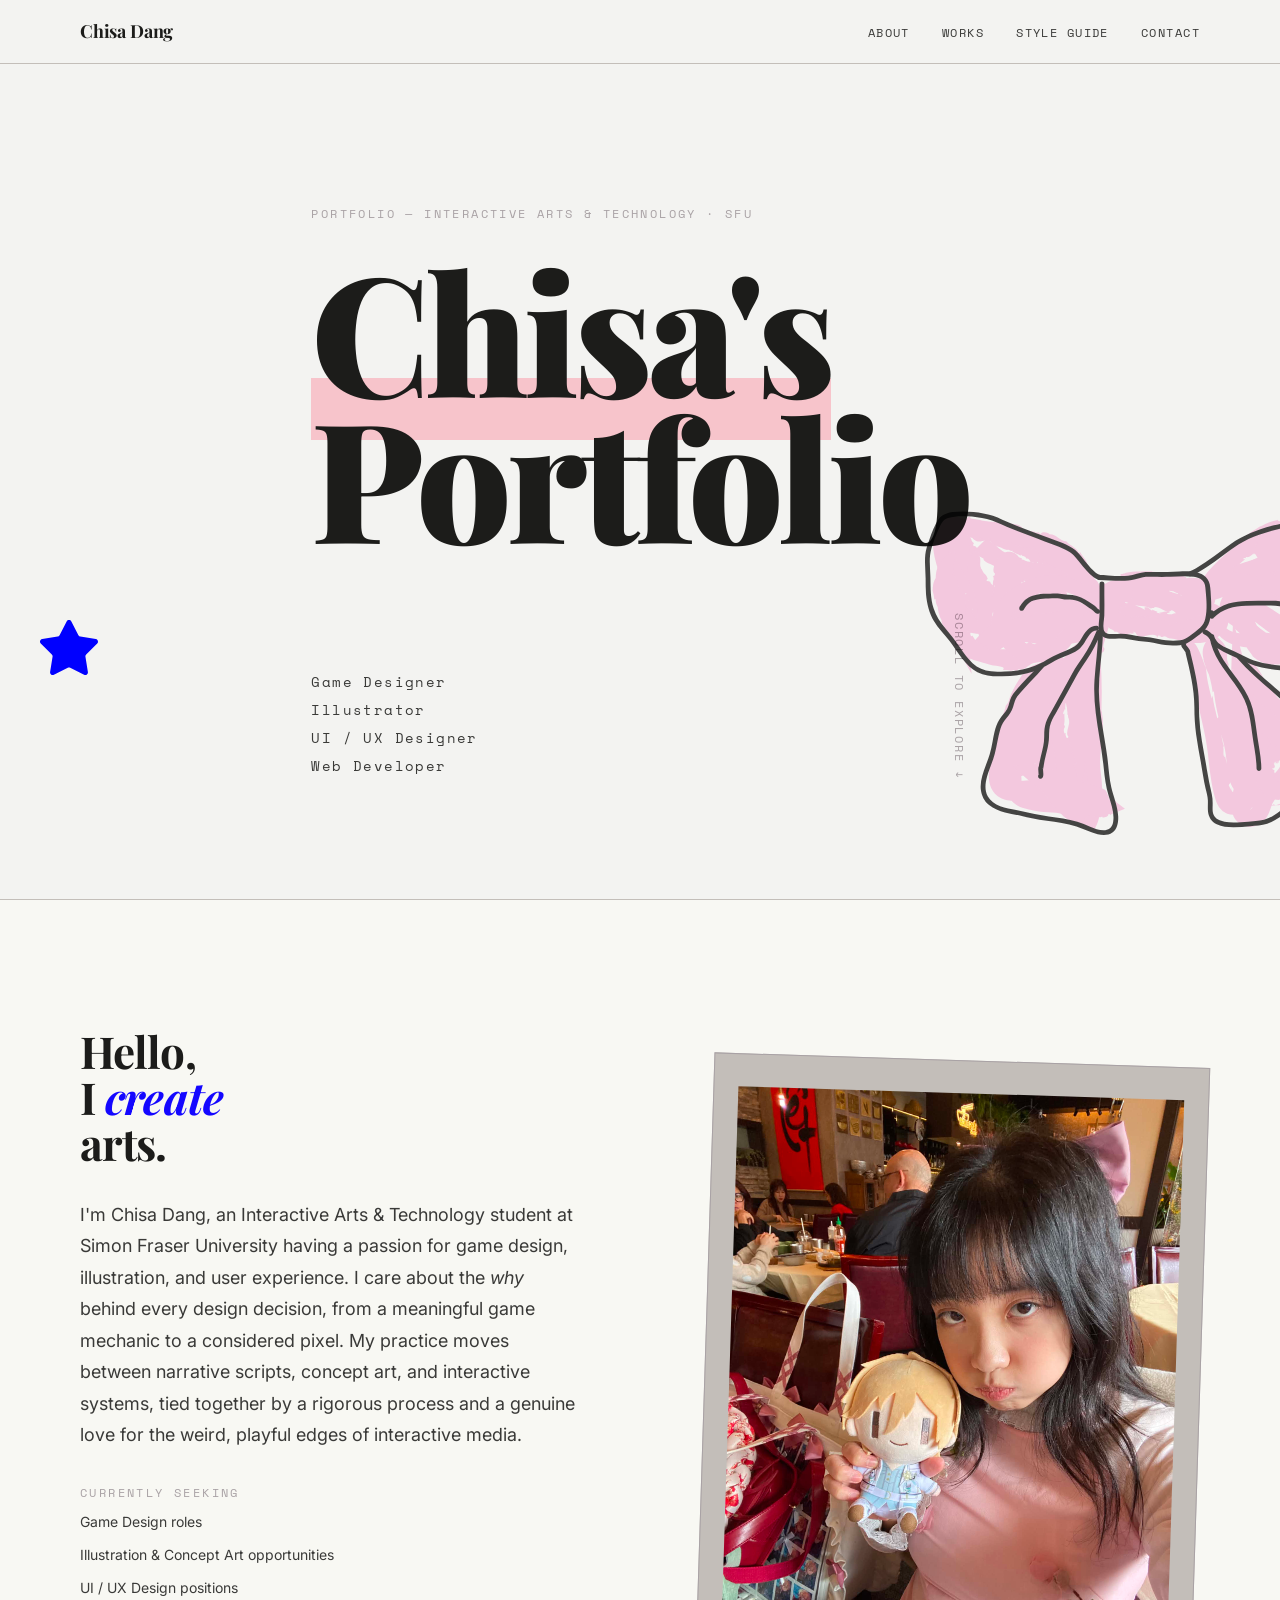
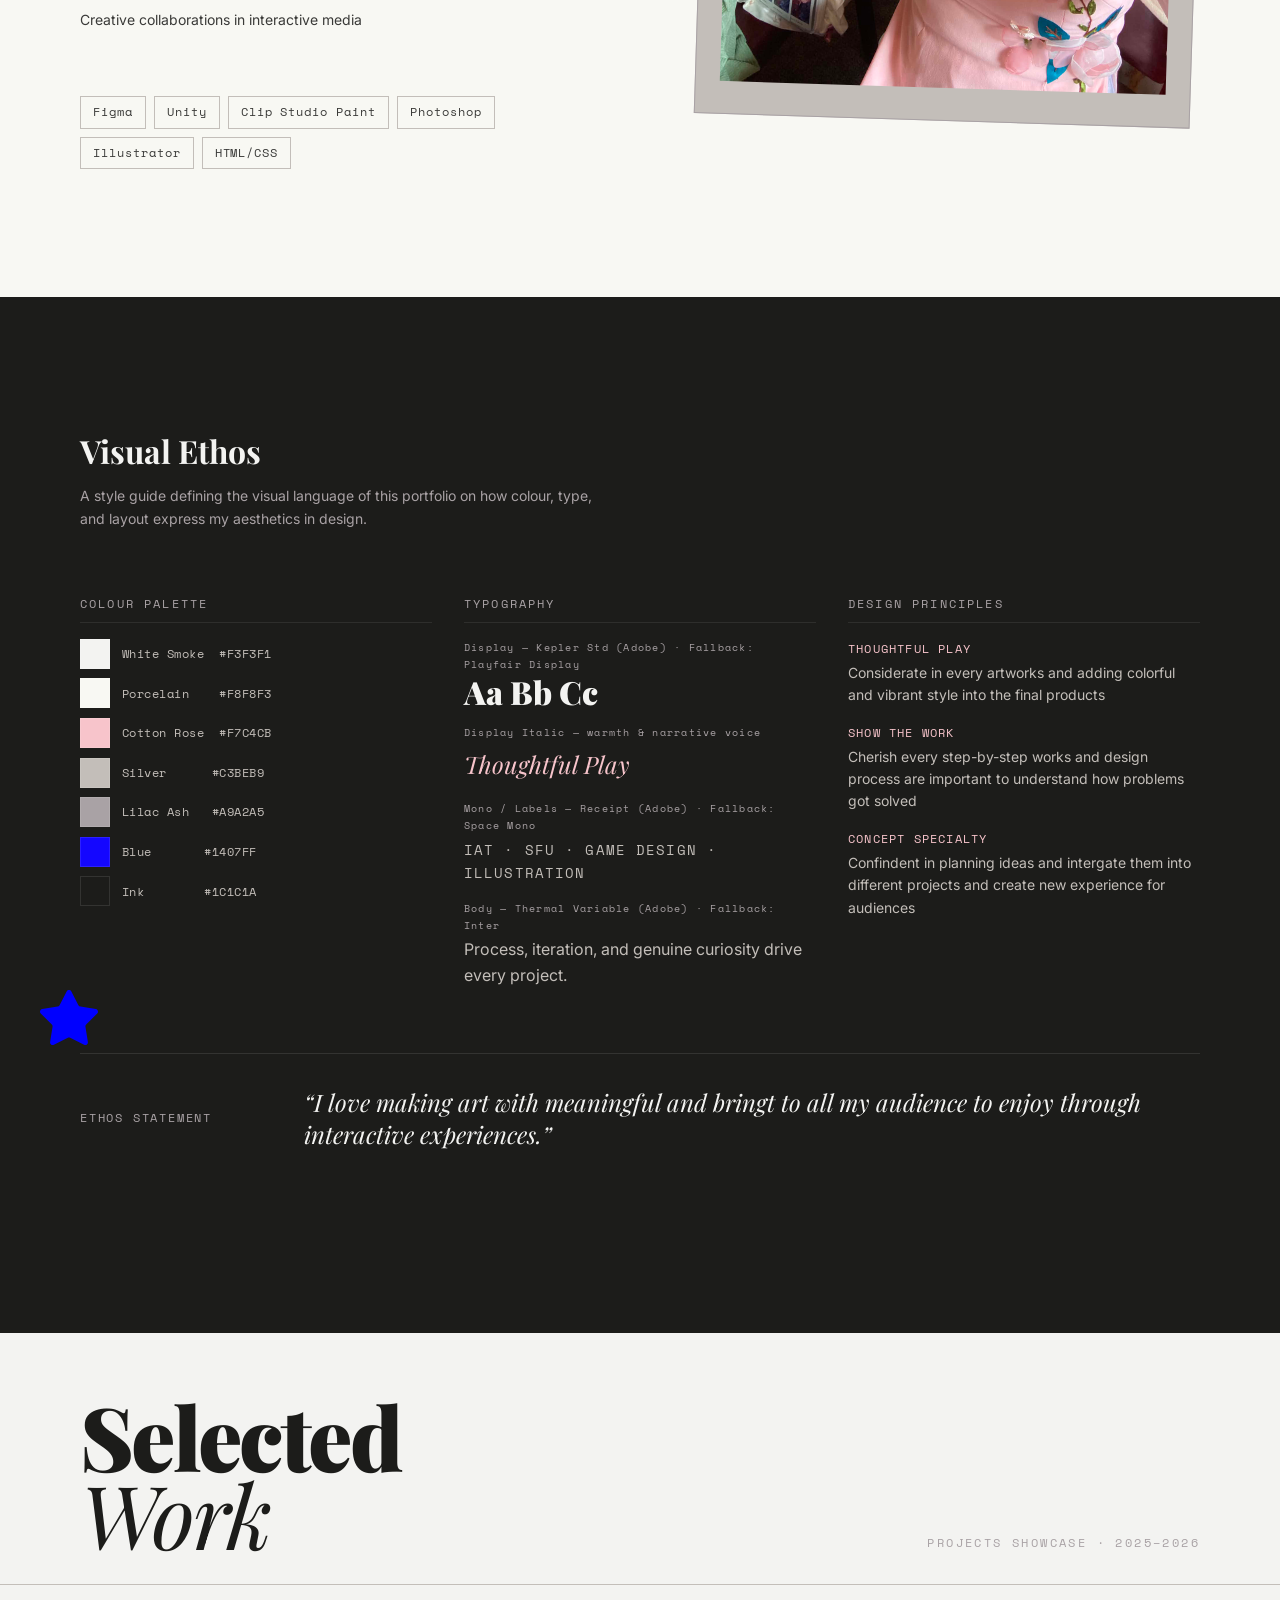
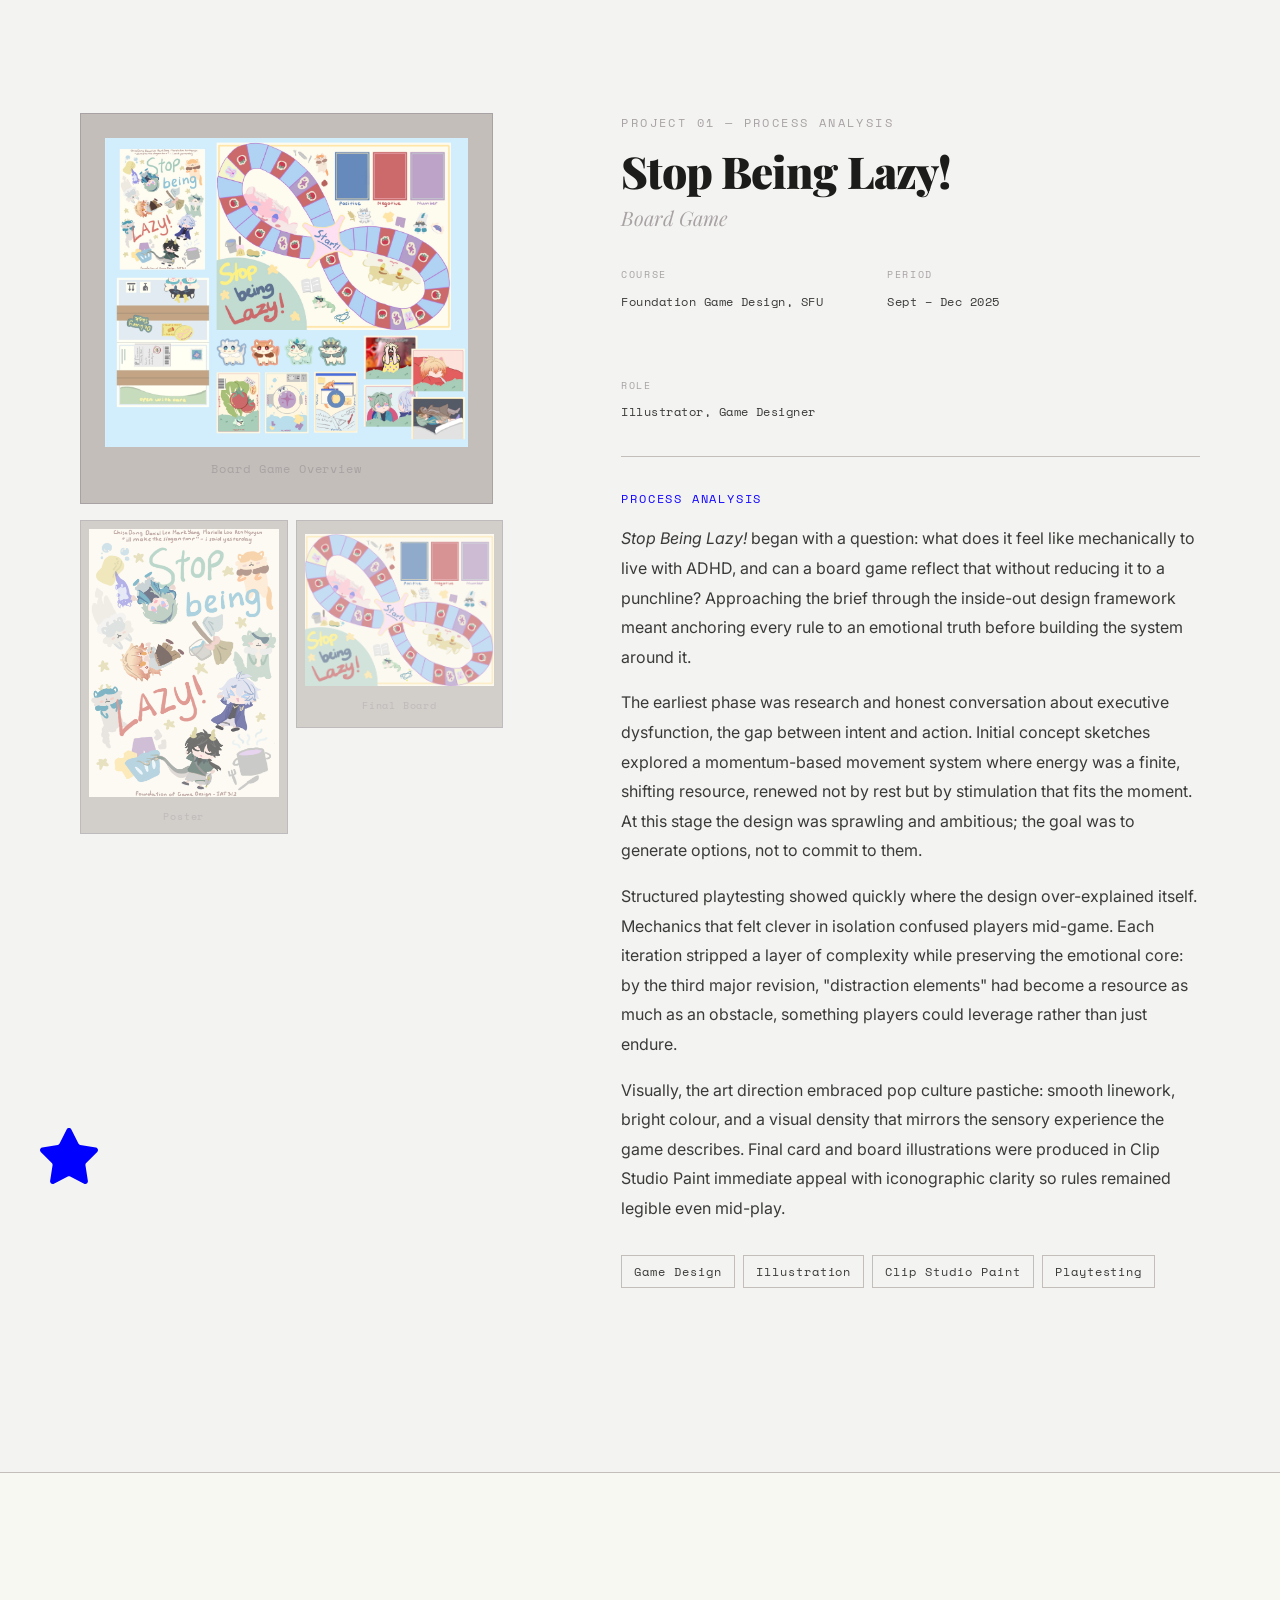
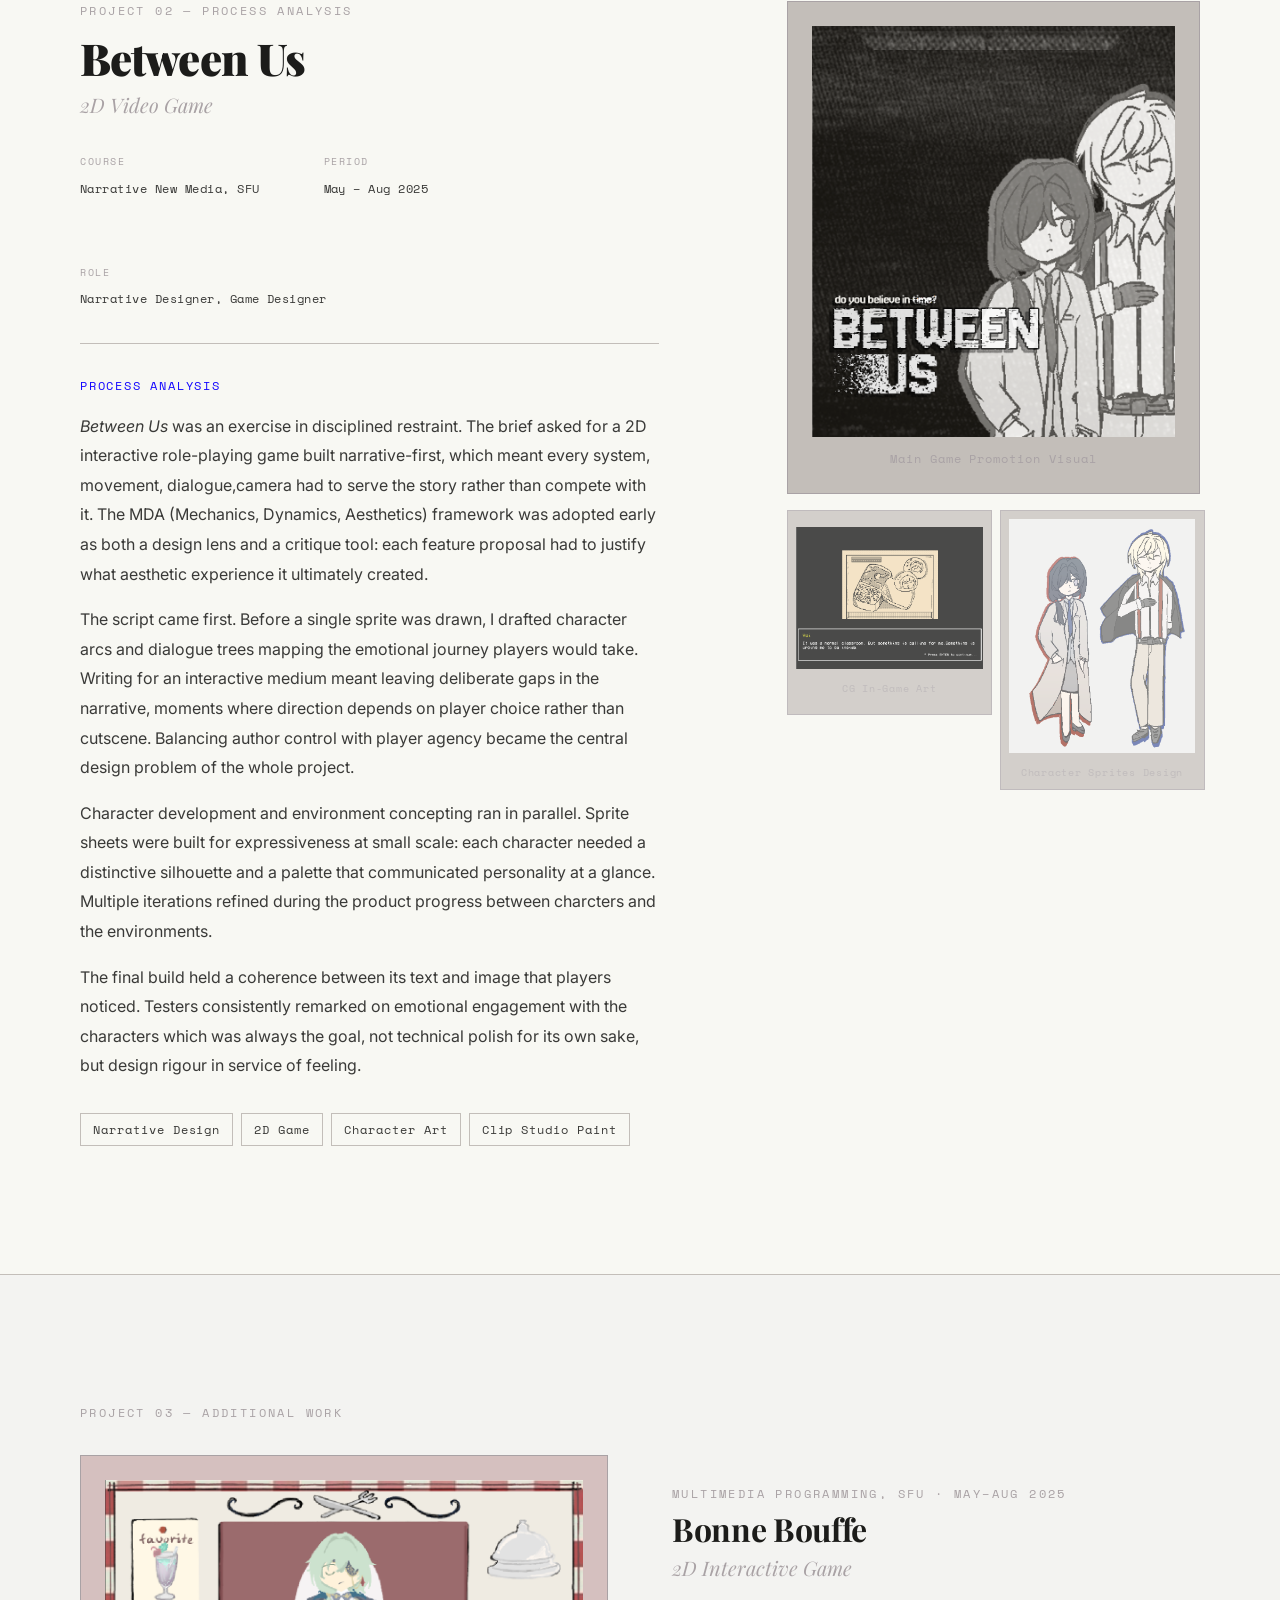
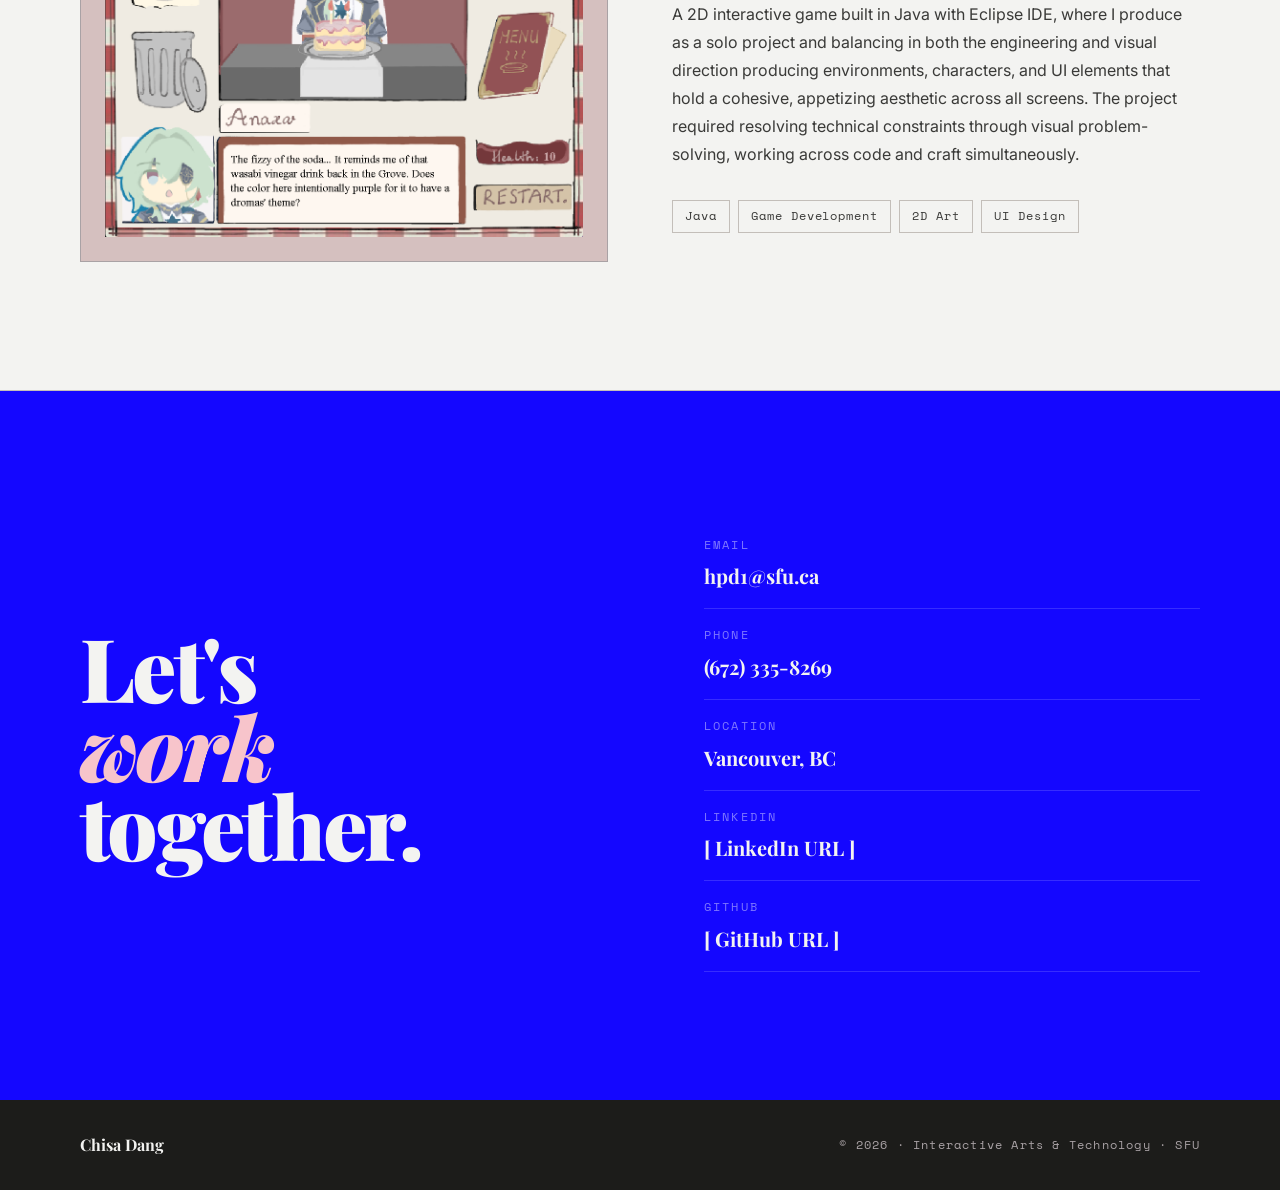
==== commit 59346f13: "b" ====
--- a/index.html
+++ b/index.html
@@ -19,7 +19,7 @@
         <nav aria-label="Primary">
             <ul class="nav__links">
                 <li><a href="#about">About</a></li>
-                <li><a href="#work">Work</a></li>
+                <li><a href="#work">Works</a></li>
                 <li><a href="#styleguide">Style Guide</a></li>
                 <li><a href="#contact">Contact</a></li>
             </ul>
@@ -49,10 +49,6 @@
             </p>
             <span class="hero__scroll" aria-hidden="true">Scroll to explore ↓</span>
         </div>
-    </div>
-
-    <div class="hero__stamp" aria-hidden="true">
-        IAT &middot; SFU &middot; Surrey BC &middot; Est. 2022
     </div>
 
     <img src="assets/Asset 1.svg" alt="" aria-hidden="true" class="hero__deco-floral">
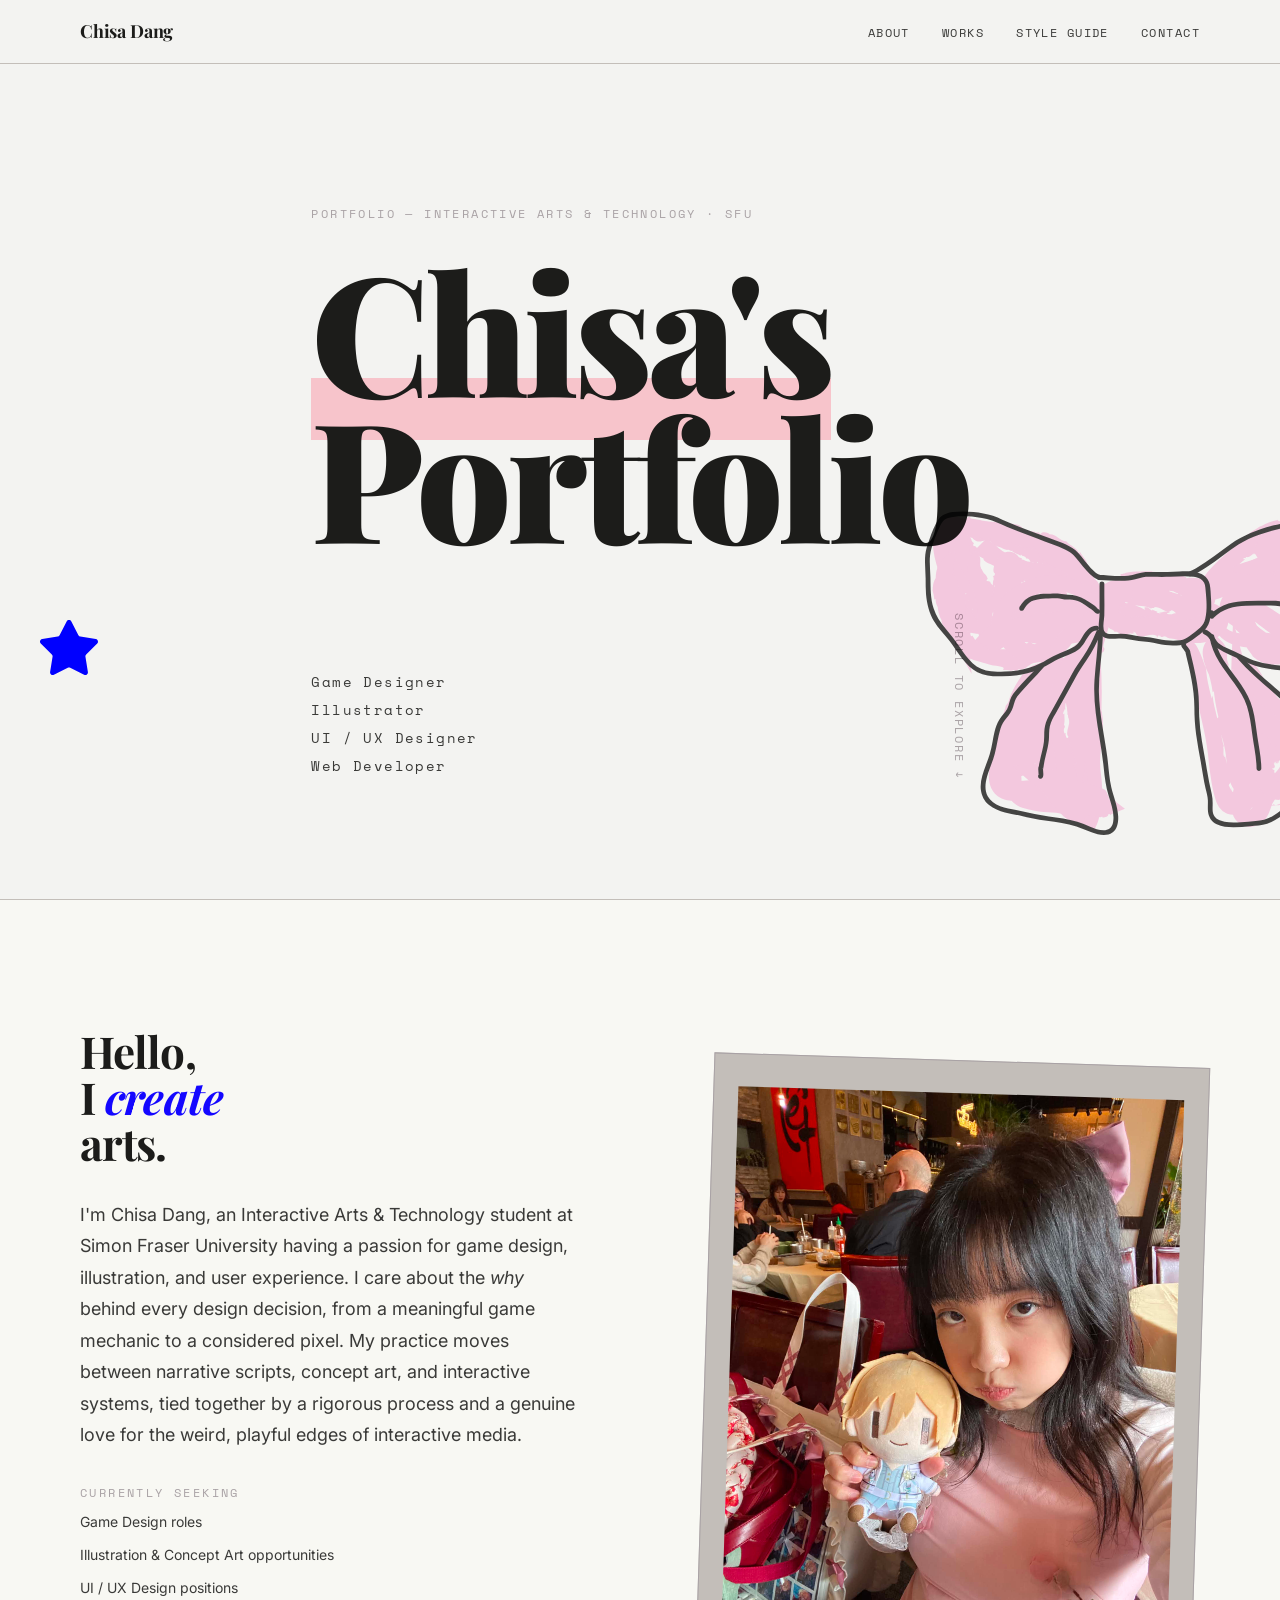
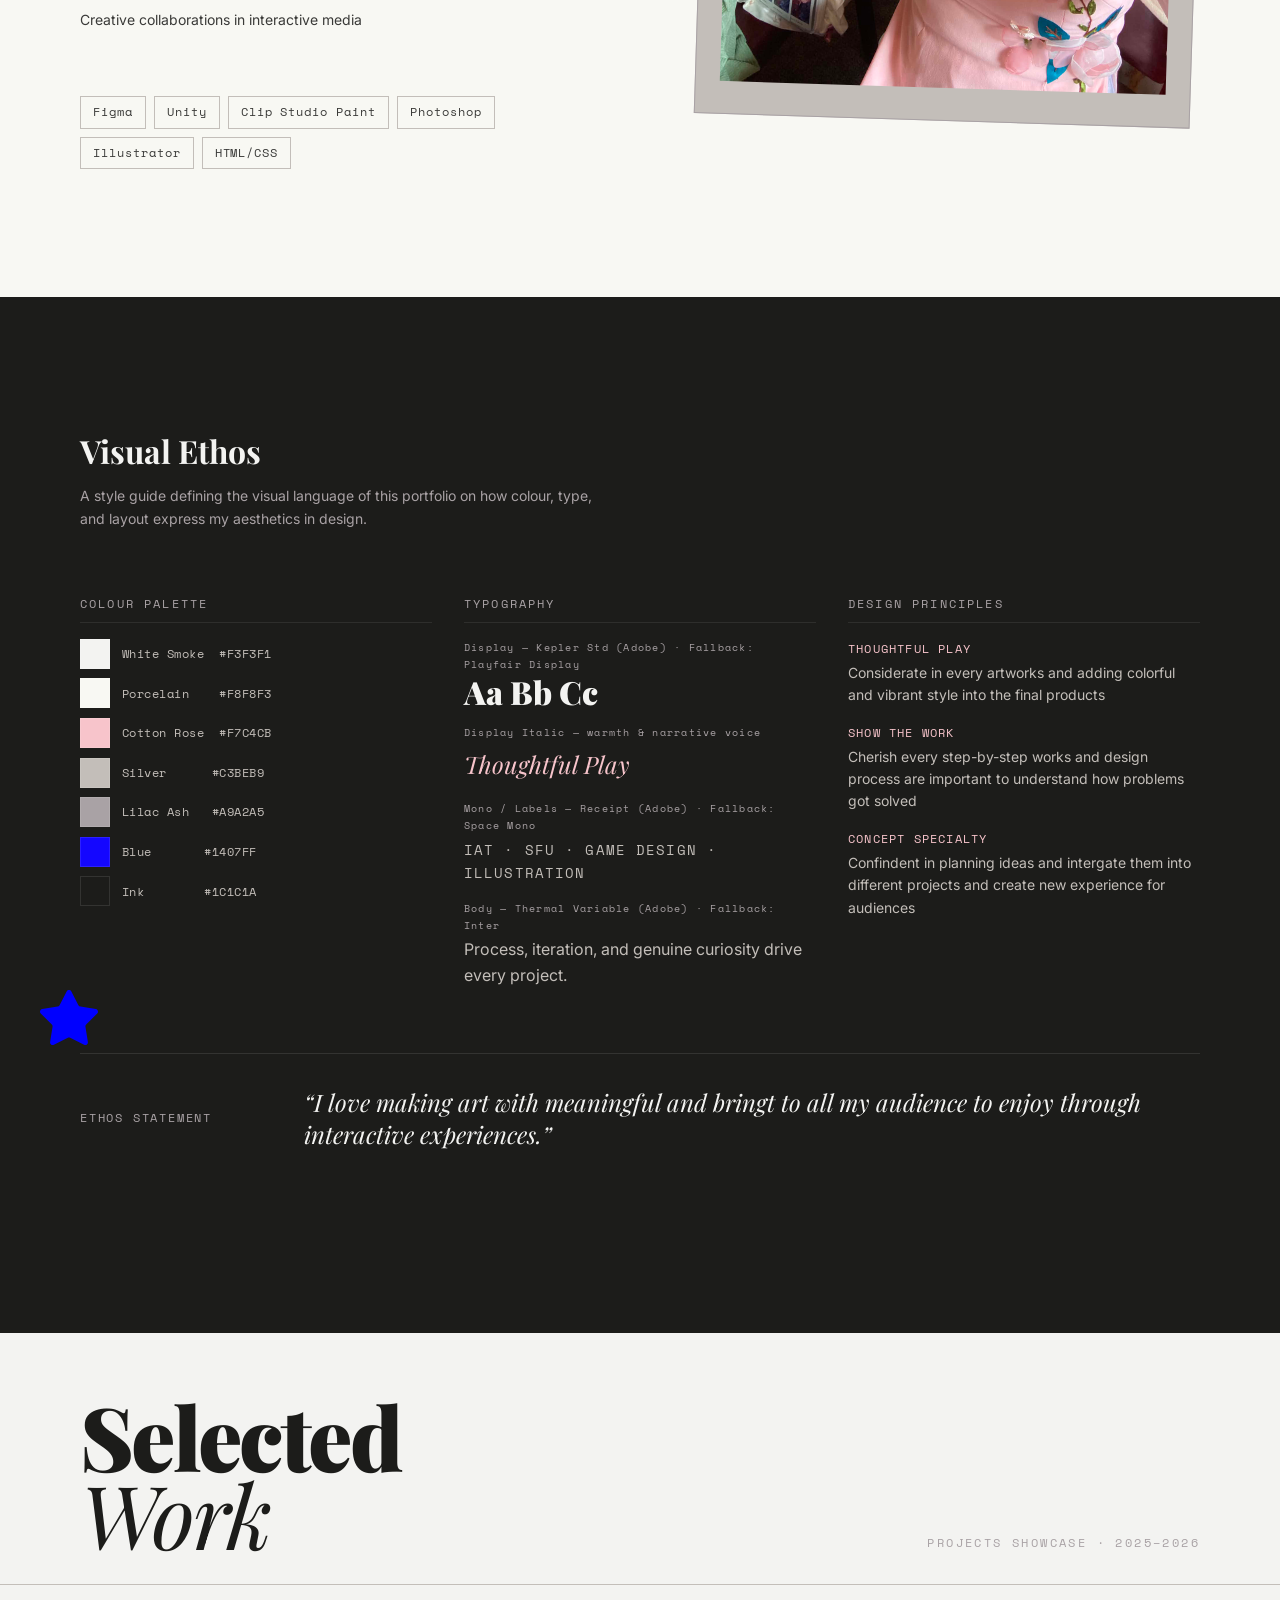
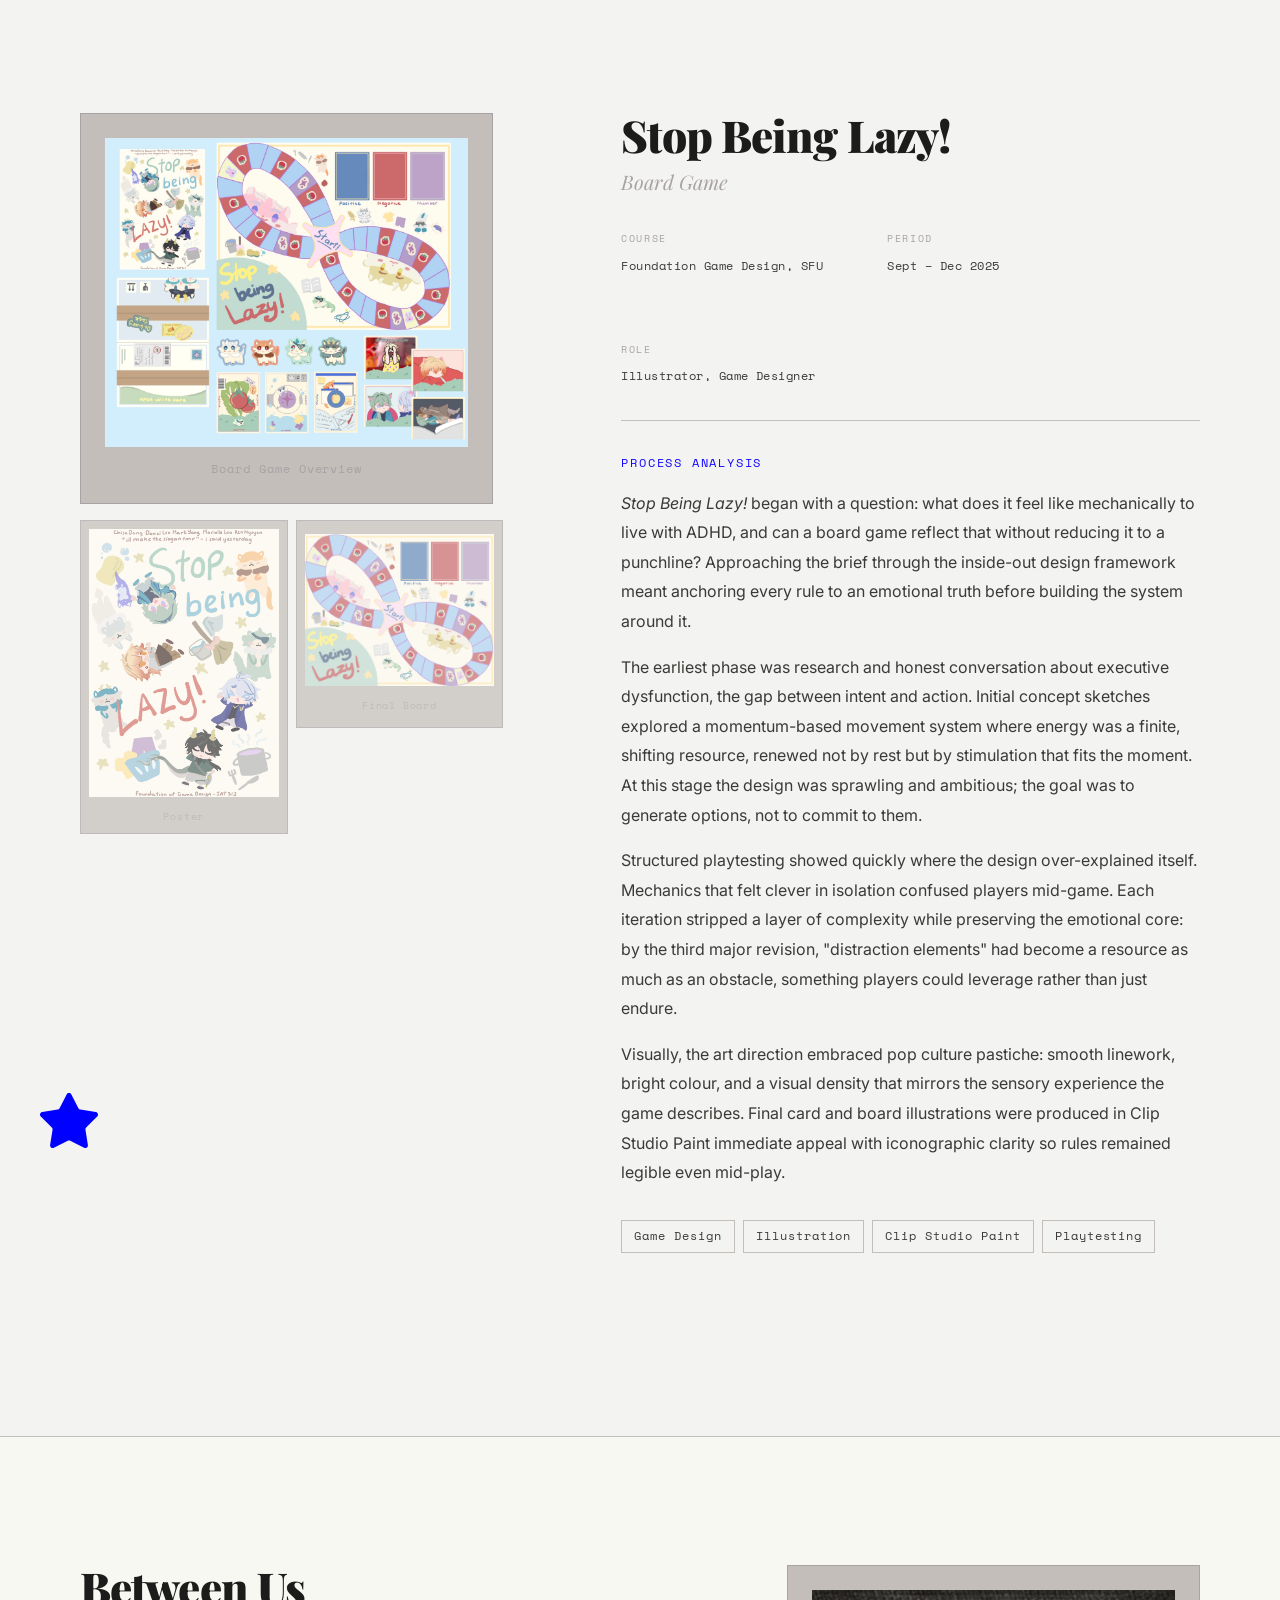
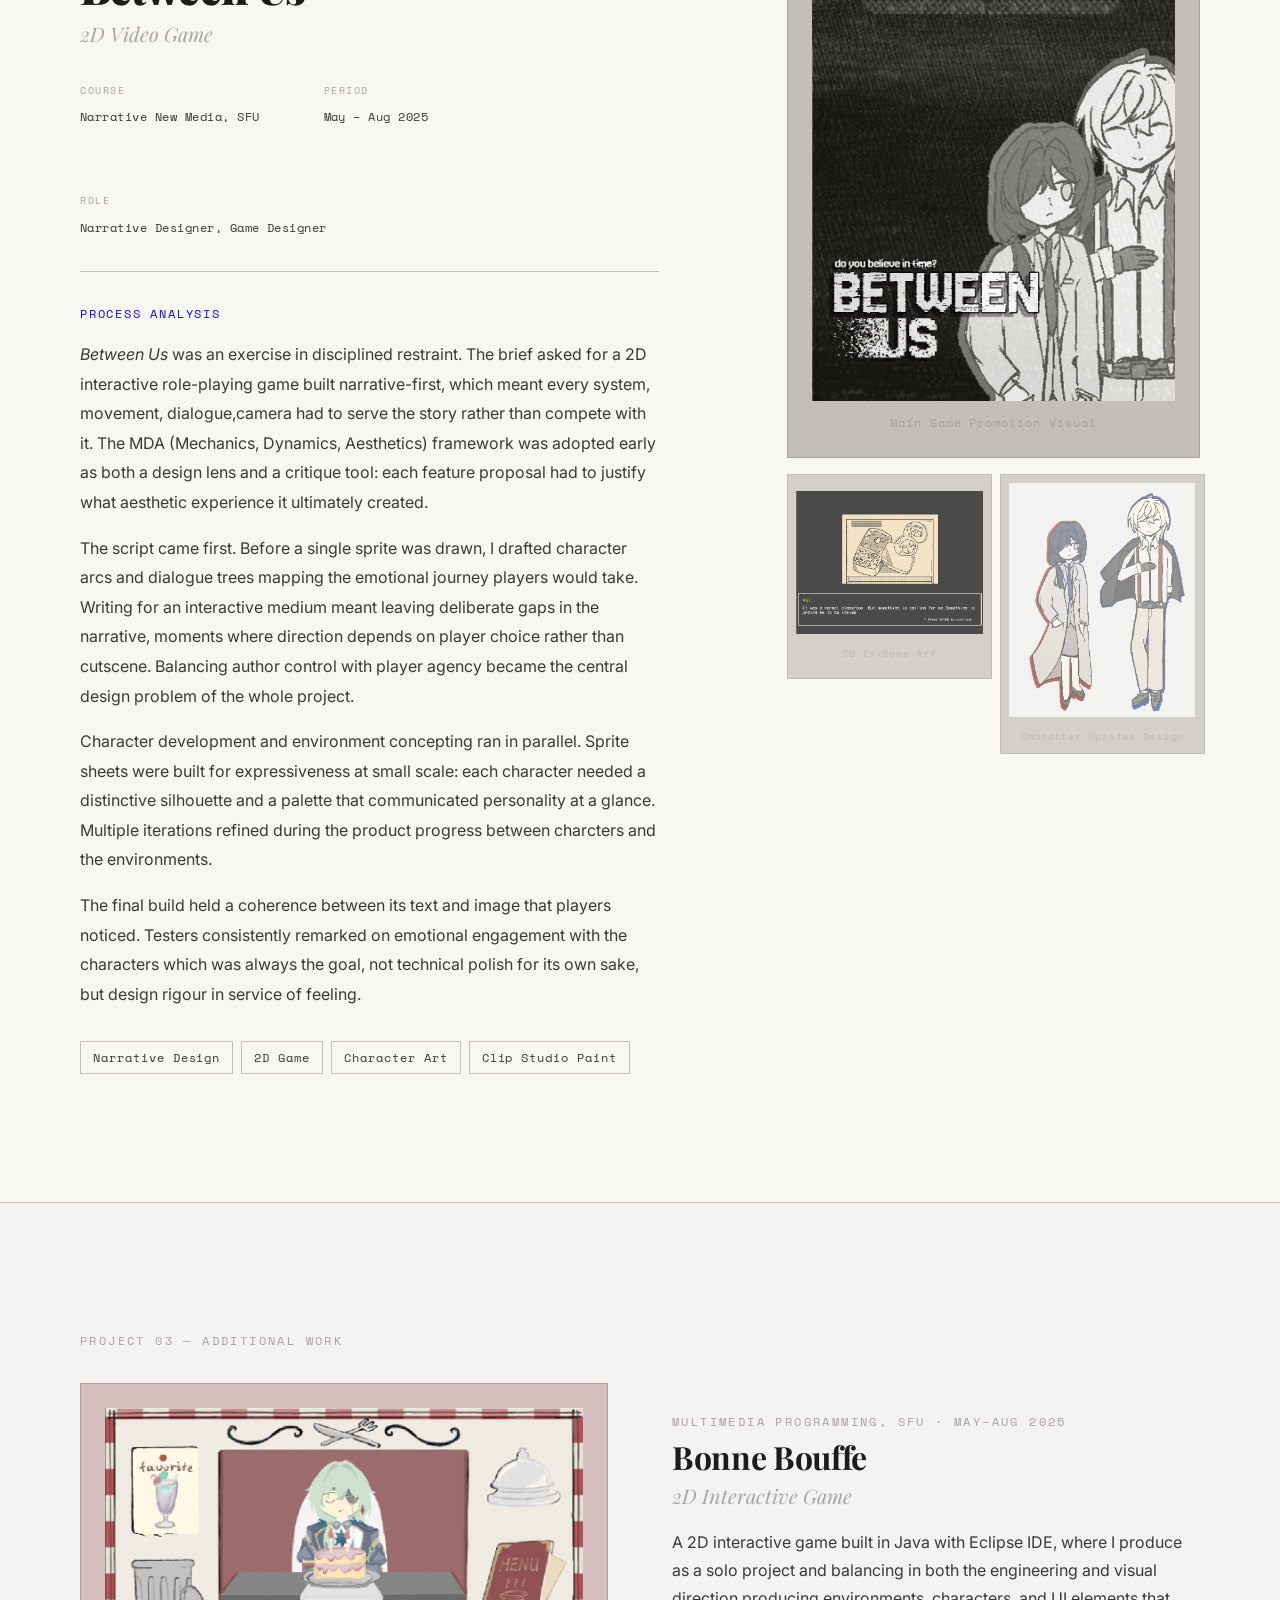
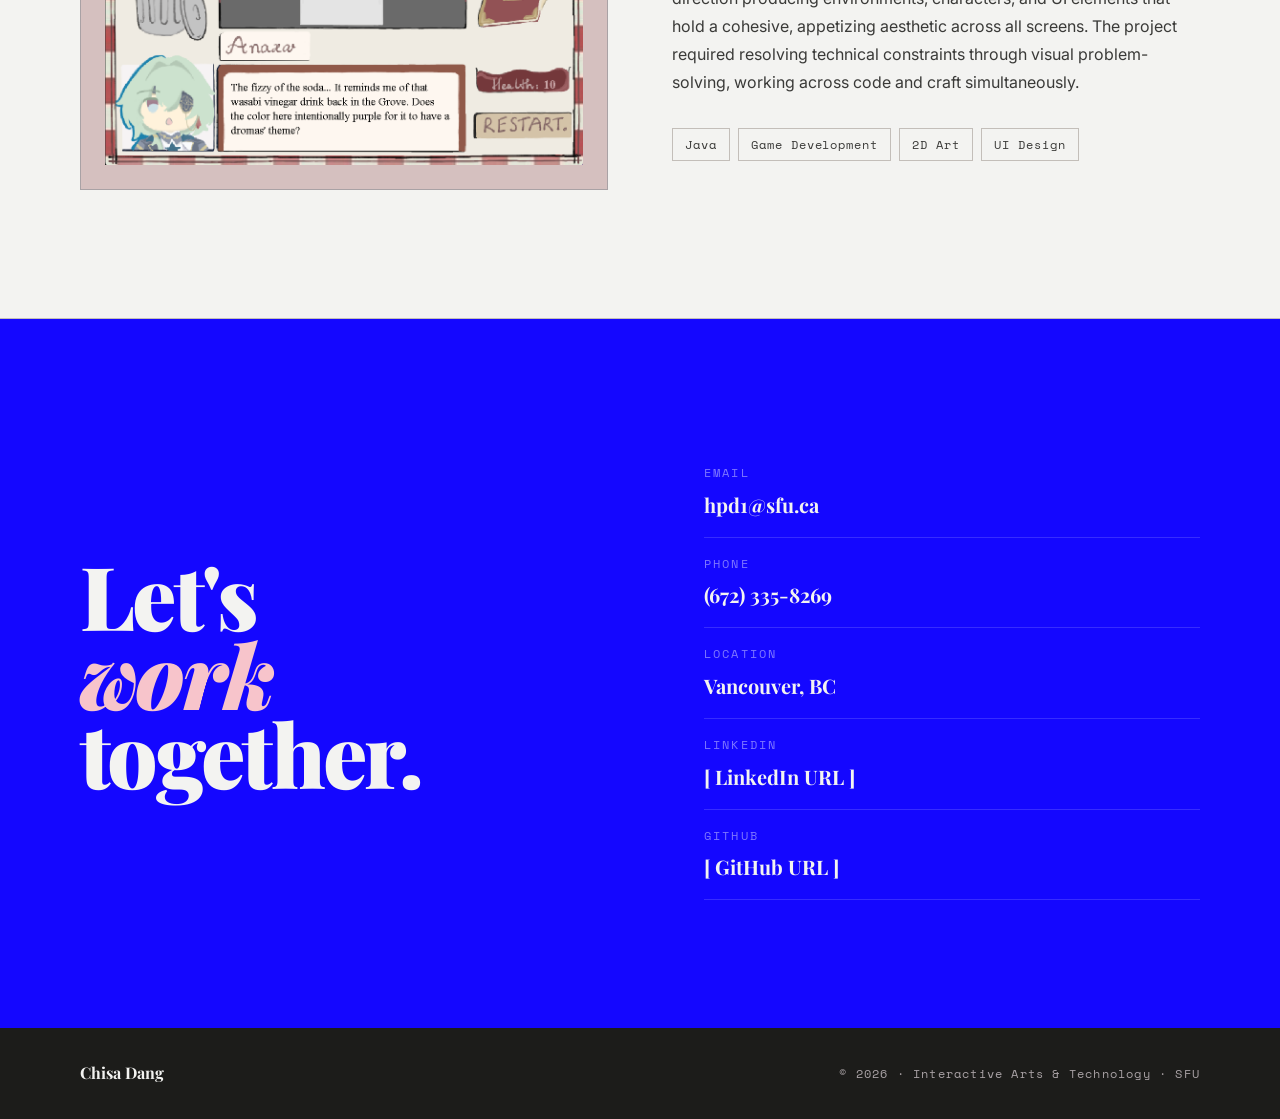
==== commit e7845ec1: "c" ====
--- a/index.html
+++ b/index.html
@@ -242,7 +242,6 @@
 
             <!-- Content -->
             <div class="project__content">
-                <p class="project__number eyebrow">Project 01 — Process Analysis</p>
 
                 <h3 class="project__title">Stop Being Lazy!</h3>
                 <p class="project__subtitle">Board Game</p>
@@ -298,7 +297,6 @@
         <div class="project__grid">
 
             <div class="project__content">
-                <p class="project__number eyebrow">Project 02 — Process Analysis</p>
 
                 <h3 class="project__title">Between Us</h3>
                 <p class="project__subtitle">2D Video Game</p>
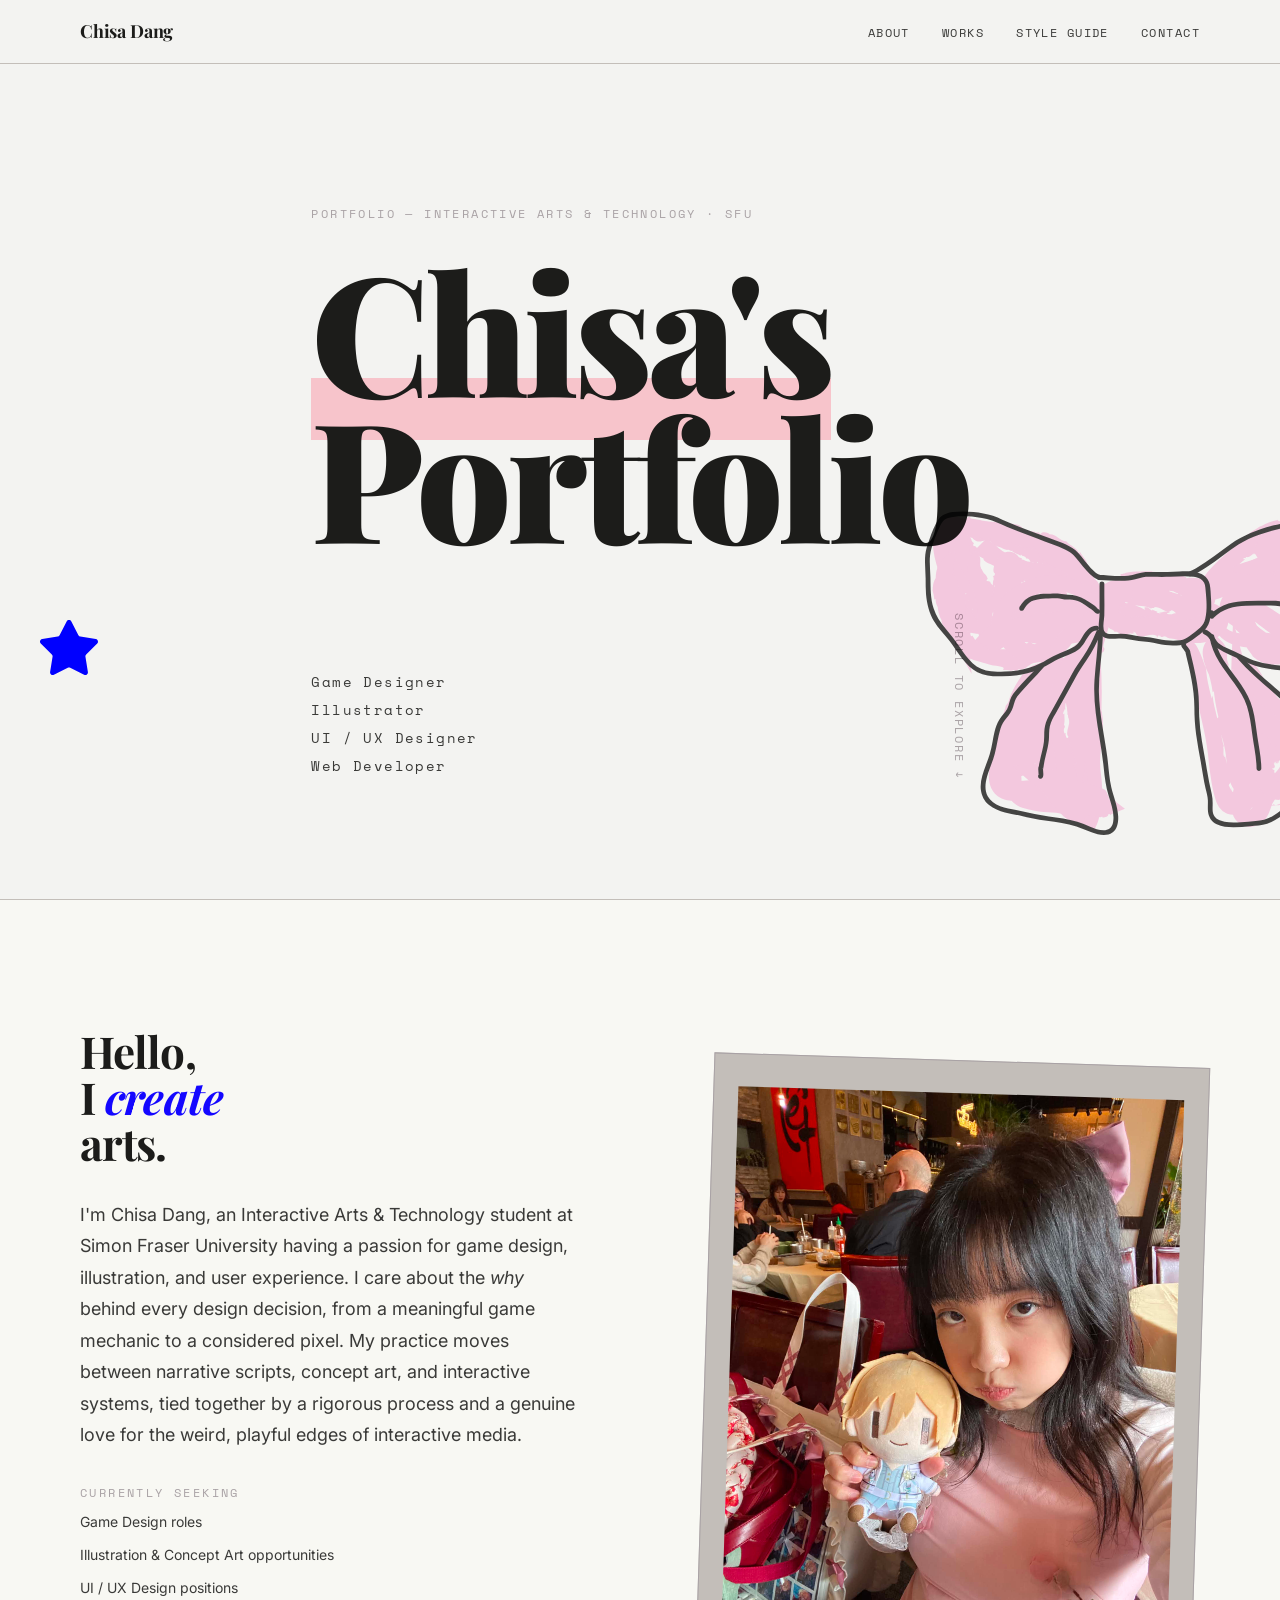
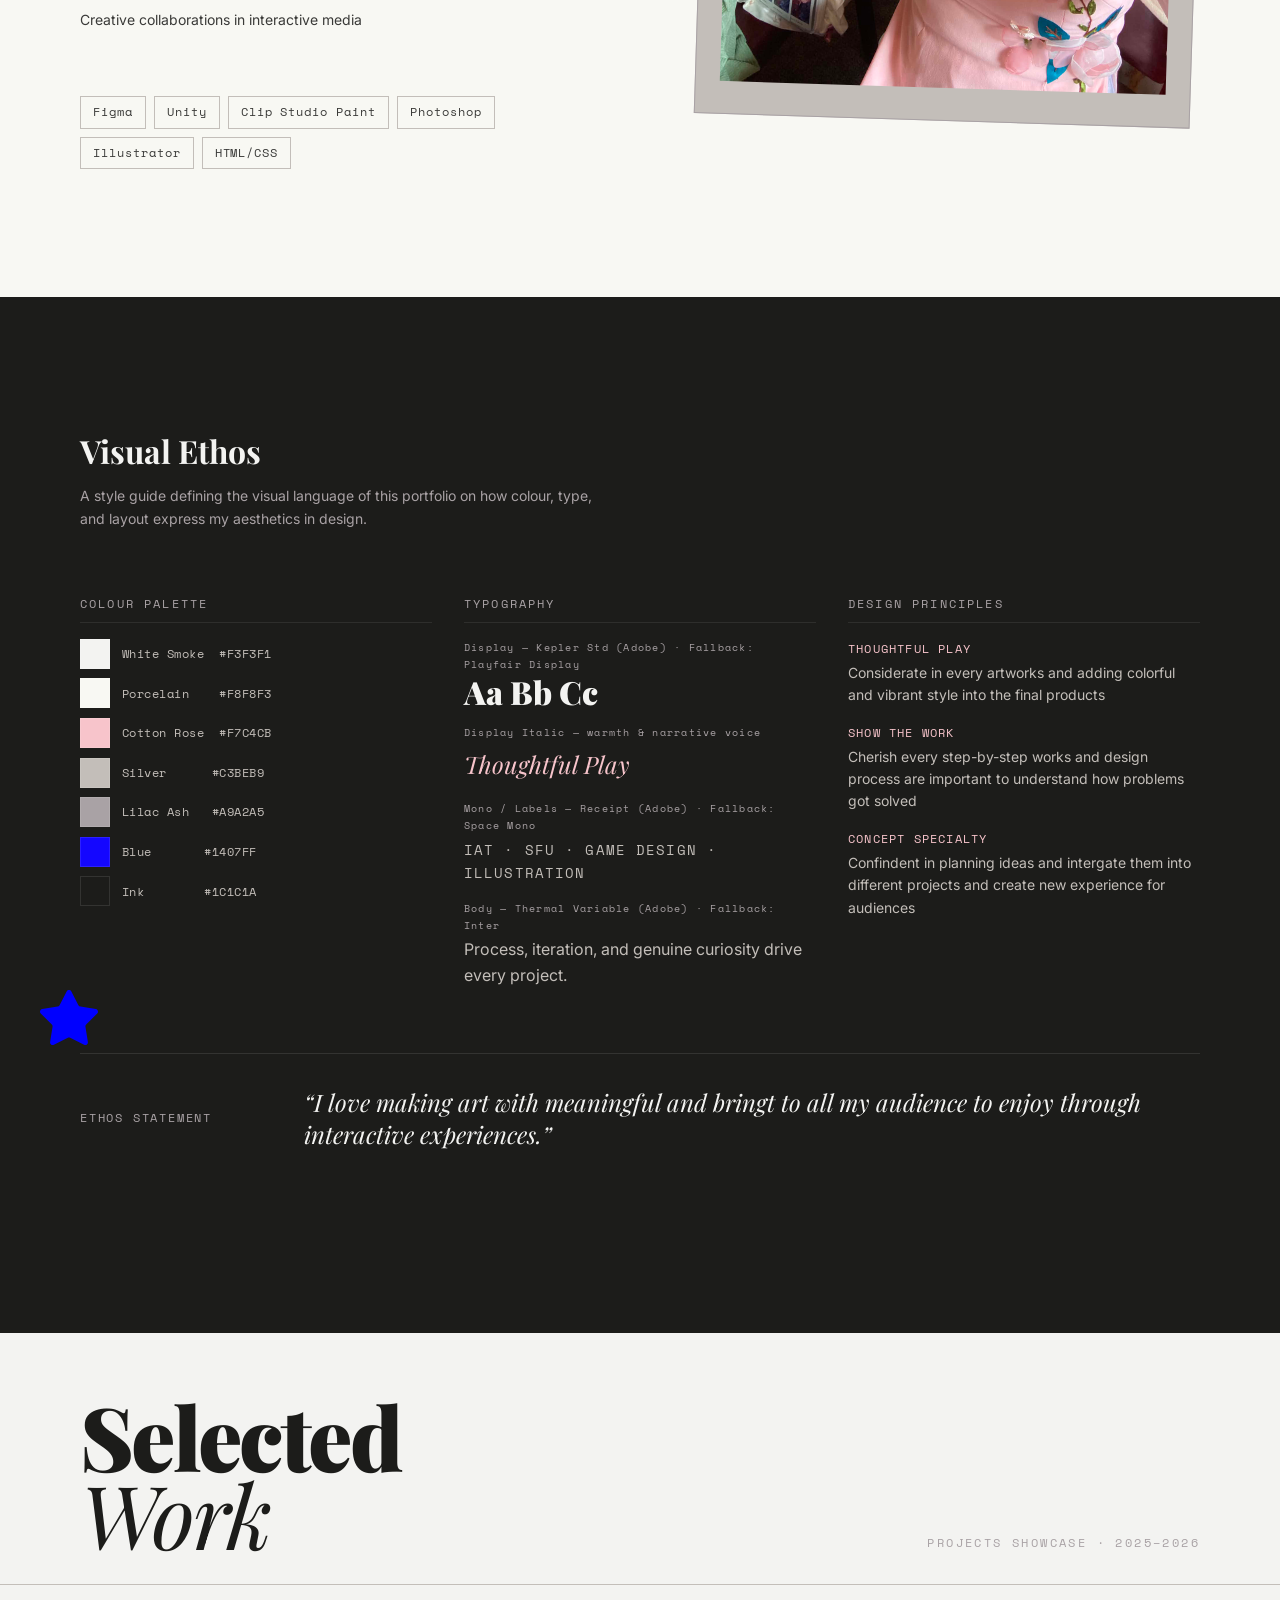
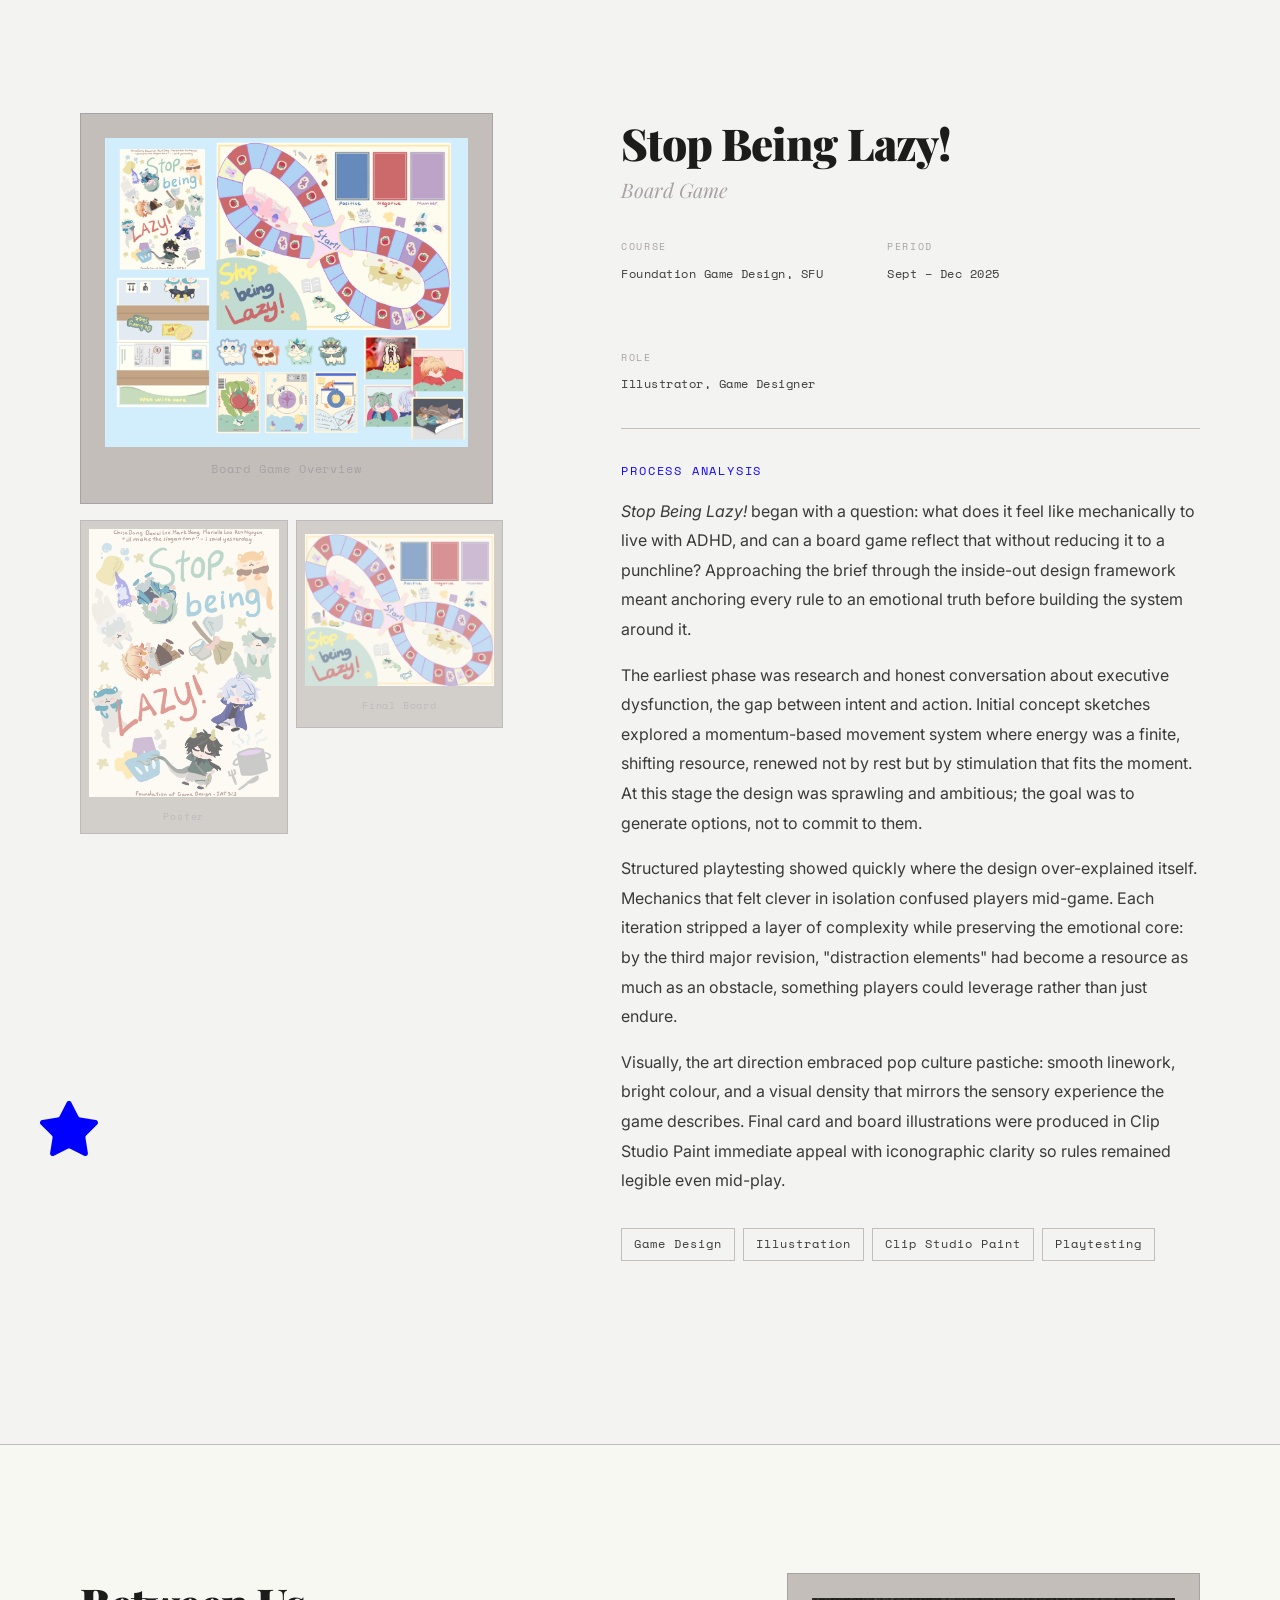
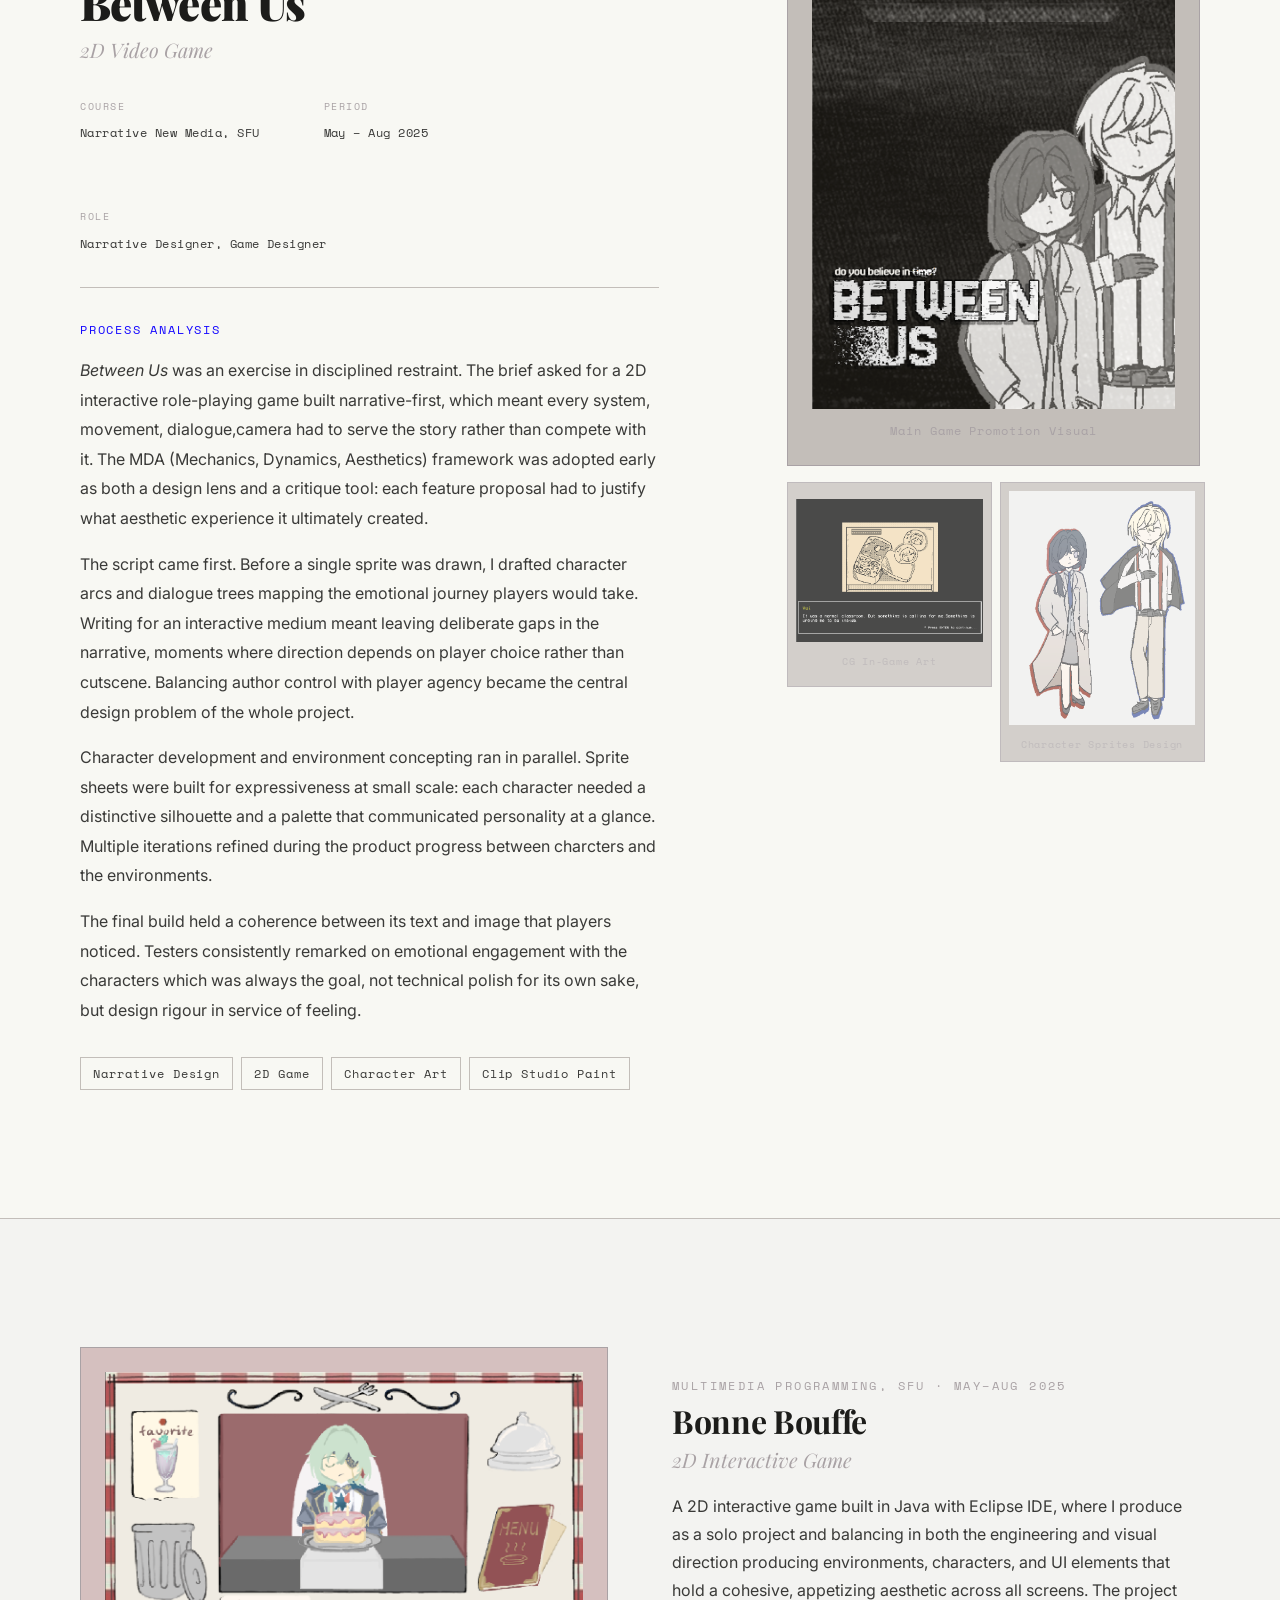
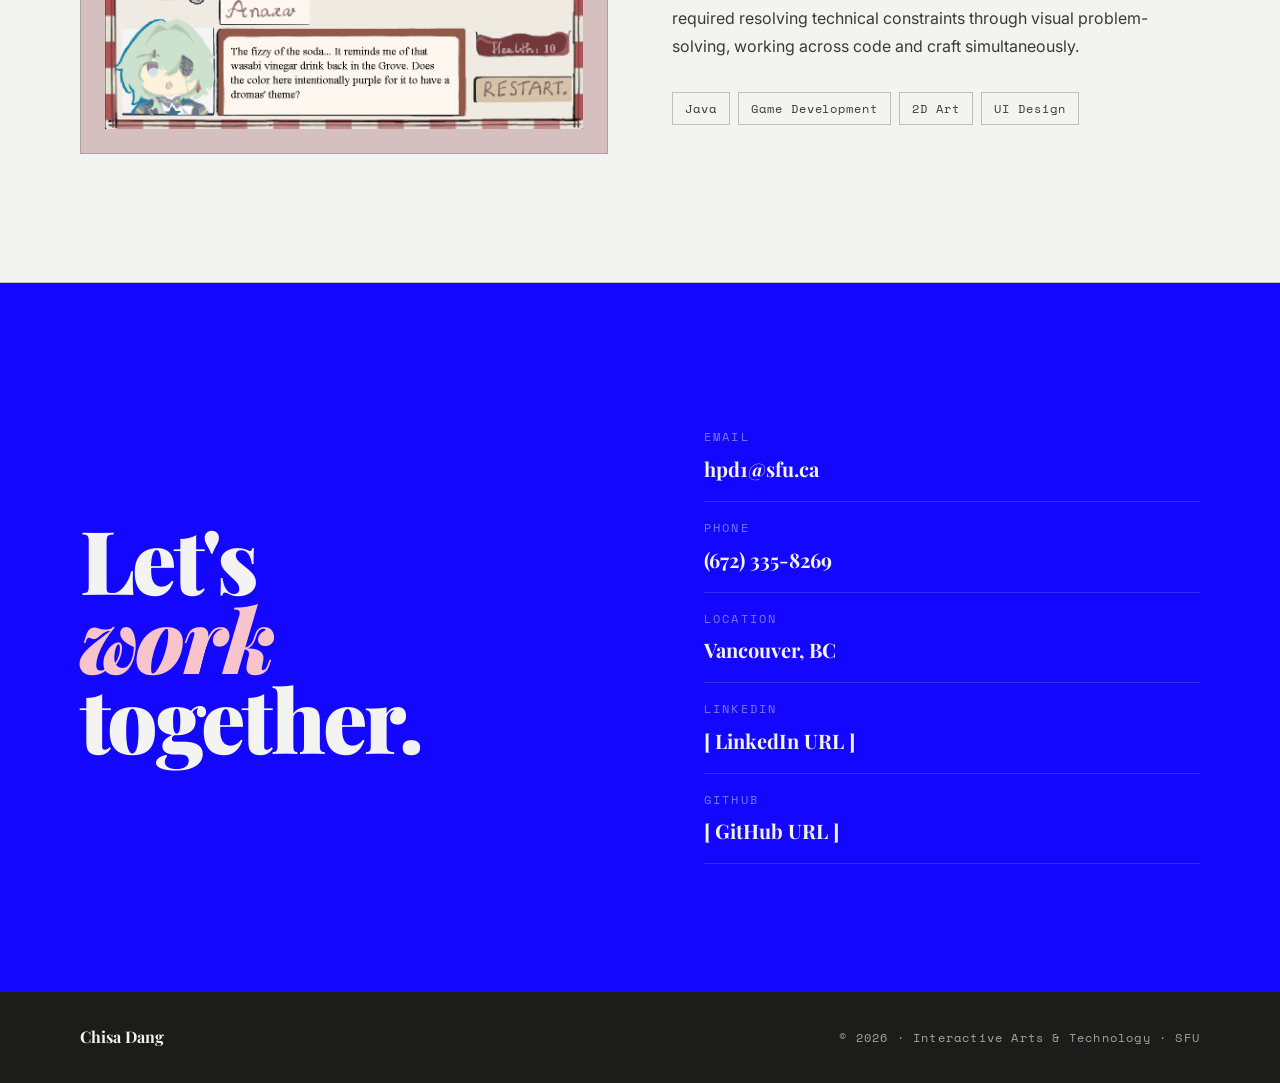
==== commit a71ea443: "e" ====
--- a/index.html
+++ b/index.html
@@ -295,7 +295,6 @@
 <section class="project project--alt project--flip" id="project-between-us">
     <div class="container">
         <div class="project__grid">
-
             <div class="project__content">
 
                 <h3 class="project__title">Between Us</h3>
@@ -367,9 +366,6 @@
 <!--PROJECT 03-->
 <section class="project-card-wrap" id="project-bonne-bouffe">
     <div class="container">
-        <p class="eyebrow" style="margin-bottom: var(--sp-md);">
-            Project 03 — Additional Work
-        </p>
         <div class="project-card">
             <div class="project-card__ph ph">
                 <img src="assets/265 gamescreen.png" alt="In-Game Visual">
--- a/portfolio.css
+++ b/portfolio.css
@@ -552,6 +552,7 @@
     line-height: 1;
     letter-spacing: -0.02em;
     margin-bottom: var(--sp-xs);
+    margin-top: var(--sp-xs);;
 }
 
 .project__subtitle {
